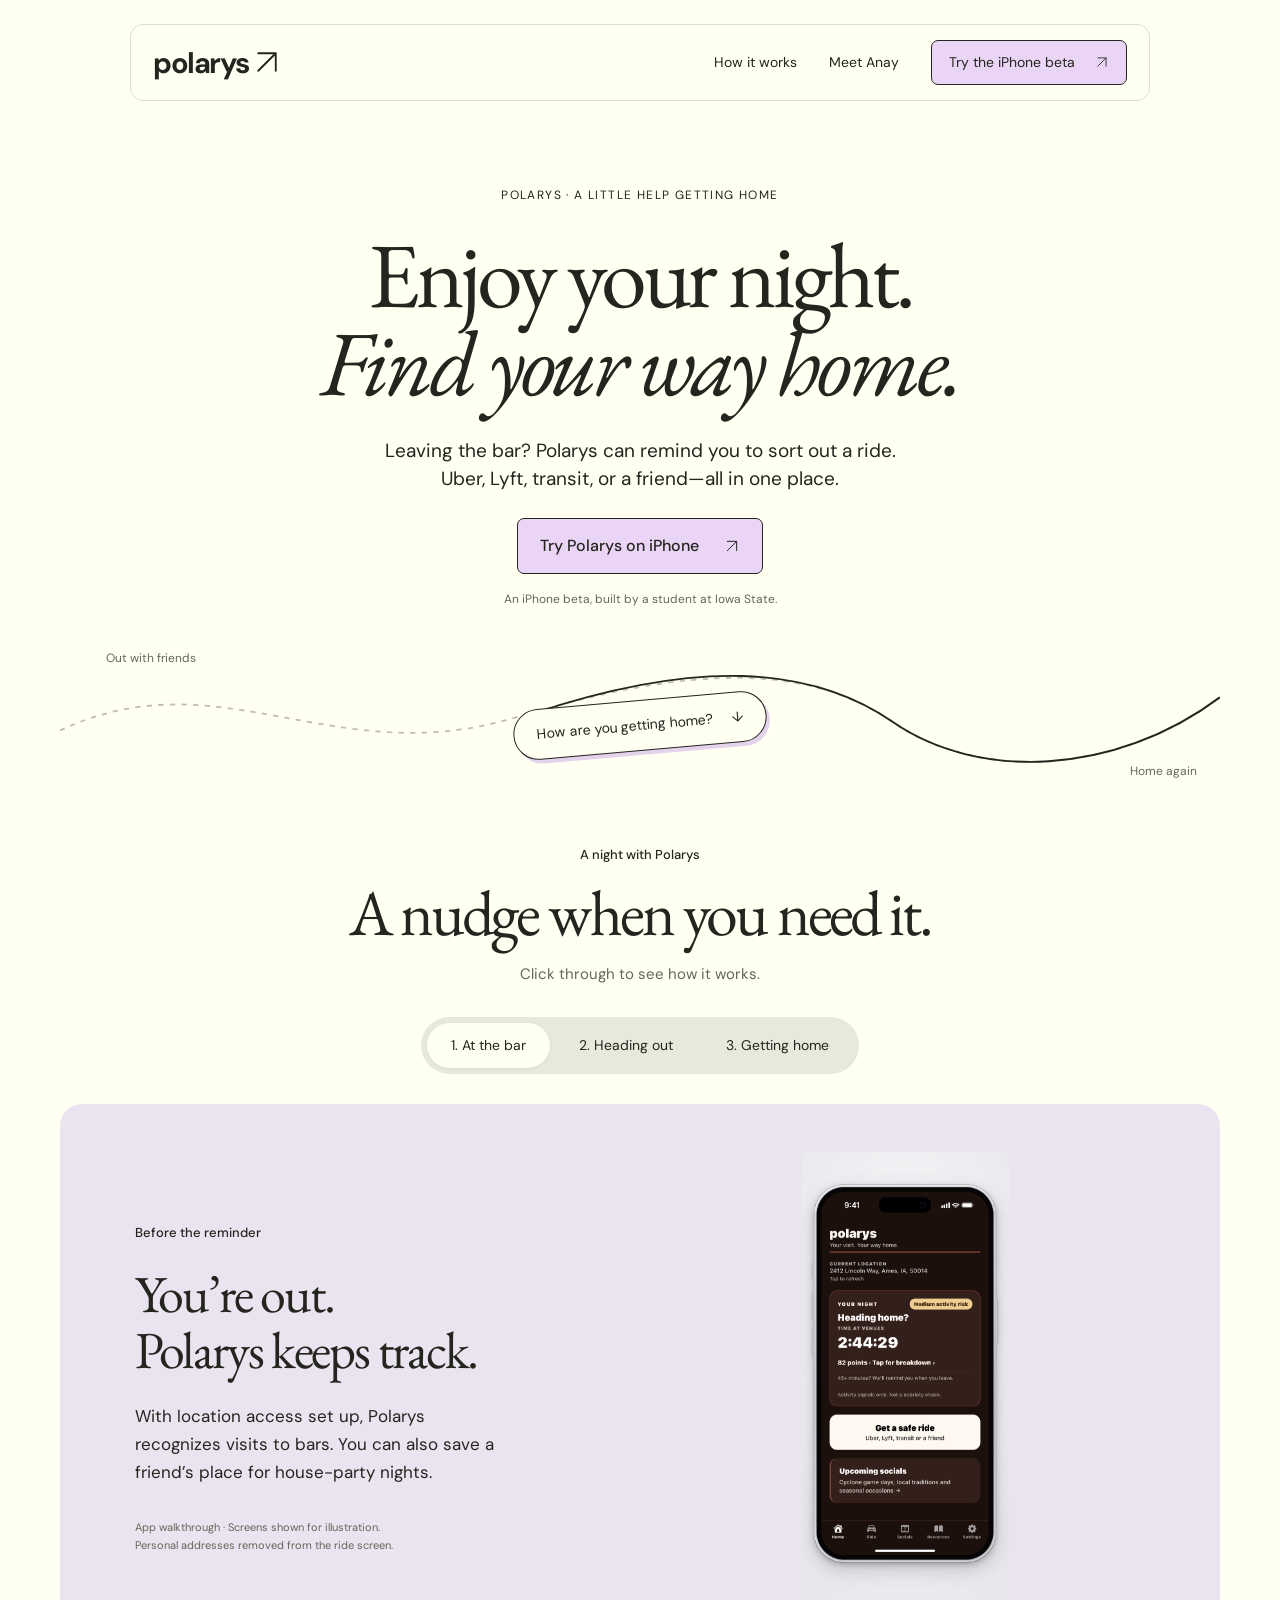
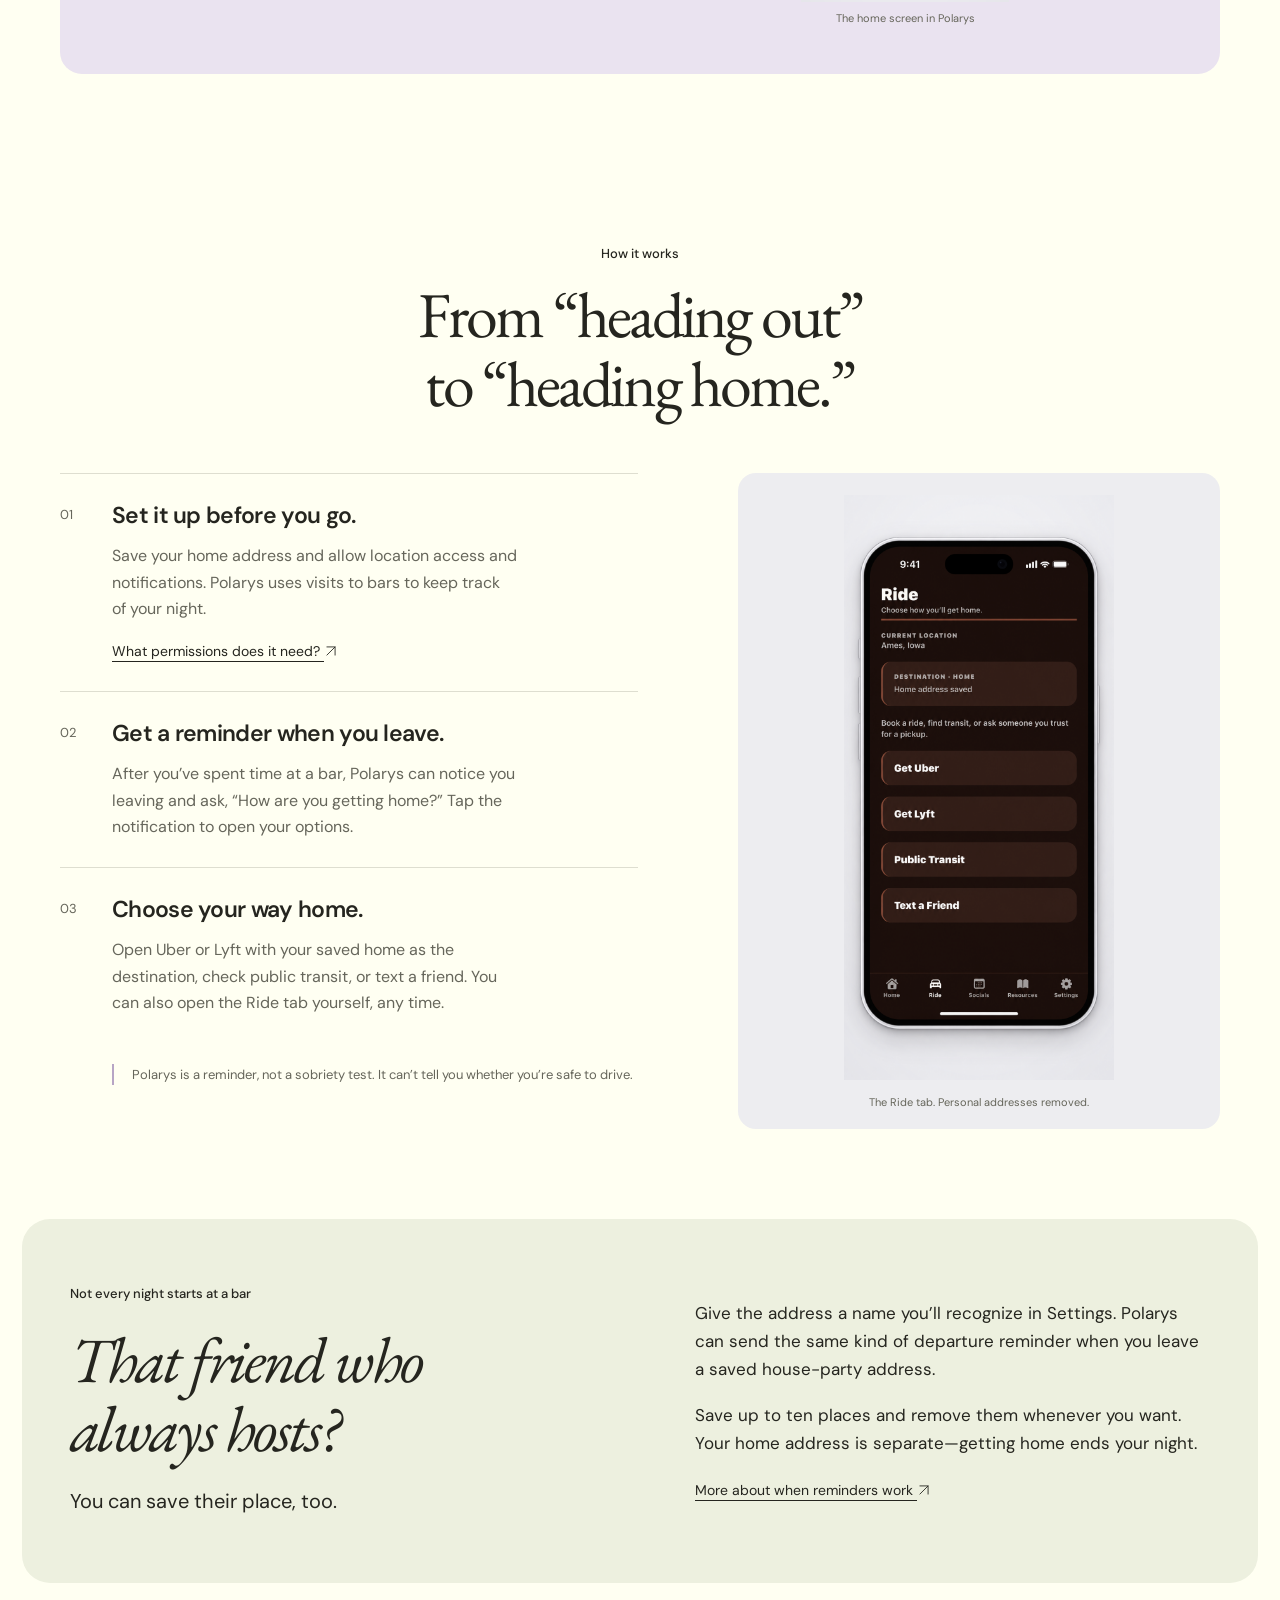
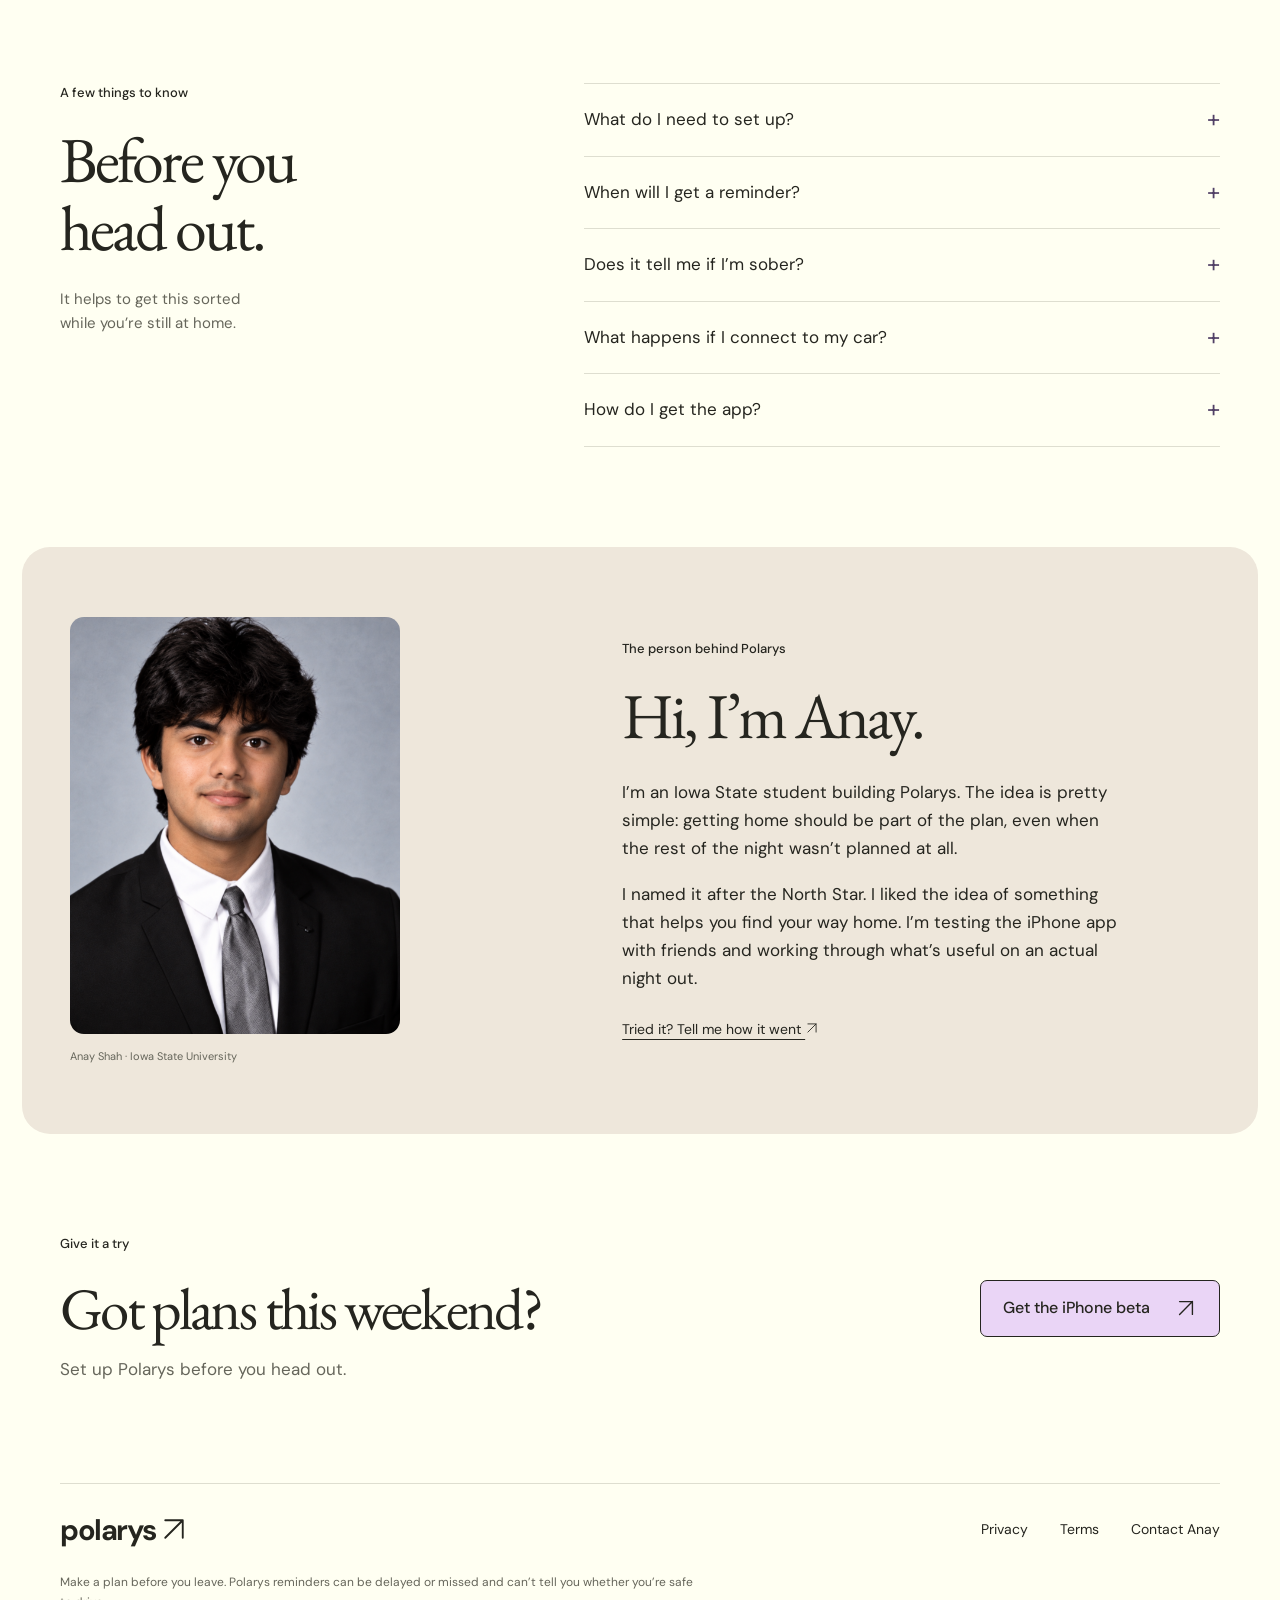
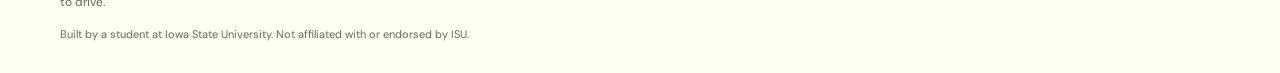
==== index.html @ bebde1a0 "Use editorial typography and interactive Polarys walkthrough" ====
<!doctype html>
<html lang="en">
  <head>
    <meta charset="utf-8" />
    <meta name="viewport" content="width=device-width, initial-scale=1" />
    <title>Polarys — A night out. A way home.</title>
    <meta
      name="description"
      content="Leaving the bar? Polarys can remind you to find a ride home. An iPhone app built by an Iowa State student, now on TestFlight."
    />
    <meta name="theme-color" content="#edf2f4" />
    <link rel="icon" href="assets/polarys-icon.png" />
    <link rel="stylesheet" href="site.css" />
    <script src="site.js" defer></script>
  </head>
  <body>
    <a class="skip" href="#main">Skip to content</a>
    <header class="masthead wrap">
      <a class="wordmark" href="index.html" aria-label="Polarys home"
        >polarys<span aria-hidden="true"
          ><svg
            class="arrow-icon"
            style="--rotation: 0deg"
            viewBox="0 0 24 24"
            aria-hidden="true"
          >
            <path d="M5 19 19 5M5 5h14v14" /></svg></span
      ></a>
      <nav aria-label="Main navigation">
        <a href="#how-it-works">How it works</a><a href="#about">Meet Anay</a
        ><a
          class="nav-download"
          href="https://testflight.apple.com/join/4NbjhRds"
          >Try the iPhone beta
          <span aria-hidden="true"
            ><svg
              class="arrow-icon"
              style="--rotation: 0deg"
              viewBox="0 0 24 24"
              aria-hidden="true"
            >
              <path d="M5 19 19 5M5 5h14v14" /></svg></span
        ></a>
      </nav>
    </header>
    <main id="main">
      <section class="hero wrap" aria-labelledby="hero-title">
        <p class="byline">POLARYS · A LITTLE HELP GETTING HOME</p>
        <h1 id="hero-title">
          Enjoy your night.<br /><em>Find your way home.</em>
        </h1>
        <p class="intro">
          Leaving the bar? Polarys can remind you to sort out a ride.<br
            class="desktop-break"
          />
          Uber, Lyft, transit, or a friend—all in one place.
        </p>
        <a class="button" href="https://testflight.apple.com/join/4NbjhRds"
          >Try Polarys on iPhone
          <svg class="arrow-icon" viewBox="0 0 24 24" aria-hidden="true">
            <path d="M5 19 19 5M5 5h14v14" /></svg
        ></a>
        <p class="download-note">
          An iPhone beta, built by a student at Iowa State.
        </p>
        <div class="night-route" aria-label="From a night out to a ride home">
          <span class="route-start">Out with friends</span
          ><svg
            viewBox="0 0 1100 180"
            preserveAspectRatio="none"
            aria-hidden="true"
          >
            <path
              class="route-dashed"
              d="M0 105C150 15 260 155 430 90S710 25 790 95S1000 160 1100 65"
            />
            <path
              class="route-solid"
              d="M450 84C600 21 710 25 790 95S1000 160 1100 65"
            /></svg
          ><a class="route-reminder" href="#demo"
            >How are you getting home? <span aria-hidden="true">↓</span></a
          ><span class="route-end">Home again</span>
        </div>
      </section>
      <section class="demo-section wrap" id="demo" aria-labelledby="demo-title">
        <div class="demo-intro">
          <p class="section-label">A night with Polarys</p>
          <h2 id="demo-title">A nudge when you need it.</h2>
          <p>Click through to see how it works.</p>
        </div>
        <div
          class="demo-controls"
          role="group"
          aria-label="Choose a step in the app walkthrough"
        >
          <button type="button" data-demo="bar" aria-pressed="true">
            1. At the bar</button
          ><button type="button" data-demo="leave" aria-pressed="false">
            2. Heading out</button
          ><button type="button" data-demo="ride" aria-pressed="false">
            3. Getting home
          </button>
        </div>
        <div class="demo-stage">
          <div class="demo-copy" aria-live="polite">
            <p class="section-label" id="demo-label">Before the reminder</p>
            <h3 id="demo-heading">You’re out.<br />Polarys keeps track.</h3>
            <p id="demo-description">
              With location access set up, Polarys recognizes visits to bars.
              You can also save a friend’s place for house-party nights.
            </p>
            <p class="demo-note">
              App walkthrough · Screens shown for illustration.<br />Personal
              addresses removed from the ride screen.
            </p>
          </div>
          <figure class="demo-phone">
            <img
              id="demo-image"
              src="assets/home.png"
              alt="Polarys home screen showing time spent at a venue and the ride button"
              width="1290"
              height="2796"
            />
            <figcaption id="demo-caption">
              The home screen in Polarys
            </figcaption>
          </figure>
        </div>
      </section>
      <section
        class="walkthrough wrap section"
        id="how-it-works"
        aria-labelledby="walkthrough-title"
      >
        <div class="section-top">
          <p class="section-label">How it works</p>
          <h2 id="walkthrough-title">
            From “heading out”<br />to “heading home.”
          </h2>
        </div>
        <div class="walkthrough-grid">
          <div class="steps">
            <article class="step">
              <span class="step-number">01</span>
              <div>
                <h3>Set it up before you go.</h3>
                <p>
                  Save your home address and allow location access and
                  notifications. Polarys uses visits to bars to keep track of
                  your night.
                </p>
                <a class="inline-link" href="#setup"
                  >What permissions does it need?
                  <svg
                    class="arrow-icon"
                    style="--rotation: 0deg"
                    viewBox="0 0 24 24"
                    aria-hidden="true"
                  >
                    <path d="M5 19 19 5M5 5h14v14" /></svg
                ></a>
              </div>
            </article>
            <article class="step">
              <span class="step-number">02</span>
              <div>
                <h3>Get a reminder when you leave.</h3>
                <p>
                  After you’ve spent time at a bar, Polarys can notice you
                  leaving and ask, “How are you getting home?” Tap the
                  notification to open your options.
                </p>
              </div>
            </article>
            <article class="step">
              <span class="step-number">03</span>
              <div>
                <h3>Choose your way home.</h3>
                <p>
                  Open Uber or Lyft with your saved home as the destination,
                  check public transit, or text a friend. You can also open the
                  Ride tab yourself, any time.
                </p>
              </div>
            </article>
            <p class="plain-note">
              Polarys is a reminder, not a sobriety test. It can’t tell you
              whether you’re safe to drive.
            </p>
          </div>
          <figure class="ride-preview">
            <img
              src="assets/ride.png"
              alt="The Polarys Ride screen, with options for Uber, Lyft, public transit, and texting a friend"
              width="852"
              height="1846"
              loading="lazy"
            />
            <figcaption>The Ride tab. Personal addresses removed.</figcaption>
          </figure>
        </div>
      </section>
      <section
        class="places-section"
        id="saved-places"
        aria-labelledby="places-title"
      >
        <div class="wrap places-grid">
          <div>
            <p class="section-label">Not every night starts at a bar</p>
            <h2 id="places-title">That friend who<br />always hosts?</h2>
            <p class="section-intro">You can save their place, too.</p>
          </div>
          <div class="places-copy">
            <p>
              Give the address a name you’ll recognize in Settings. Polarys can
              send the same kind of departure reminder when you leave a saved
              house-party address.
            </p>
            <p>
              Save up to ten places and remove them whenever you want. Your home
              address is separate—getting home ends your night.
            </p>
            <a class="inline-link" href="#reminders"
              >More about when reminders work
              <svg
                class="arrow-icon"
                style="--rotation: 0deg"
                viewBox="0 0 24 24"
                aria-hidden="true"
              >
                <path d="M5 19 19 5M5 5h14v14" /></svg
            ></a>
          </div>
        </div>
      </section>
      <section class="section wrap questions" aria-labelledby="questions-title">
        <div>
          <p class="section-label">A few things to know</p>
          <h2 id="questions-title">Before you<br />head out.</h2>
          <p>
            It helps to get this sorted<br />
            while you’re still at home.
          </p>
        </div>
        <div class="faq-list">
          <details id="setup">
            <summary>
              What do I need to set up?<span aria-hidden="true">+</span>
            </summary>
            <div class="answer">
              <p>
                Save your home address in Settings, then allow Always location
                access, Precise Location, and notifications. Add any friends’
                places you want Polarys to recognize.
              </p>
              <p>
                Location access helps the app recognize visits and departures.
                Notifications let it send the ride reminder. You can manage
                permissions in your iPhone’s Settings.
              </p>
              <a href="privacy.html"
                >Read the privacy policy
                <svg
                  class="arrow-icon"
                  style="--rotation: 0deg"
                  viewBox="0 0 24 24"
                  aria-hidden="true"
                >
                  <path d="M5 19 19 5M5 5h14v14" /></svg
              ></a>
            </div>
          </details>
          <details id="reminders">
            <summary>
              When will I get a reminder?<span aria-hidden="true">+</span>
            </summary>
            <div class="answer">
              <p>
                Polarys looks for visits to bars and saved party addresses
                between 9 in the evening and 5 in the morning, in your local
                time. After at least 45 minutes at these places, detecting your
                departure can trigger a reminder.
              </p>
              <p>
                Reminders depend on your permissions, GPS, and iOS. They can
                arrive late or fail to arrive. Make a plan before you leave, and
                open the Ride tab whenever you need it.
              </p>
            </div>
          </details>
          <details>
            <summary>
              Does it tell me if I’m sober?<span aria-hidden="true">+</span>
            </summary>
            <div class="answer">
              <p>
                No. The activity level on the home screen is based on venue time
                and a qualifying connection to a saved car. It does not measure
                alcohol or tell you whether you can drive.
              </p>
              <p>
                If you say you were planning to drive, the app asks how much
                you’ve had to drink. Your answer isn’t saved, and every answer
                leads to ride options.
              </p>
            </div>
          </details>
          <details>
            <summary>
              What happens if I connect to my car?<span aria-hidden="true"
                >+</span
              >
            </summary>
            <div class="answer">
              <p>
                You can save your car’s Bluetooth connection in Settings. After
                time at a bar, a connection to that car can prompt Polarys to
                encourage another way home.
              </p>
              <p>
                Keep Polarys open or use the car Shortcut setup in Settings for
                detection. This is another reminder to consider a ride, not a
                way to measure sobriety.
              </p>
            </div>
          </details>
          <details>
            <summary>
              How do I get the app?<span aria-hidden="true">+</span>
            </summary>
            <div class="answer">
              <p>
                Polarys is currently an iPhone beta. Open the beta link on your
                iPhone, install Apple’s TestFlight if prompted, then accept the
                invitation to install Polarys.
              </p>
              <a href="https://testflight.apple.com/join/4NbjhRds"
                >Open the TestFlight invitation
                <svg
                  class="arrow-icon"
                  style="--rotation: 0deg"
                  viewBox="0 0 24 24"
                  aria-hidden="true"
                >
                  <path d="M5 19 19 5M5 5h14v14" /></svg
              ></a>
            </div>
          </details>
        </div>
      </section>
      <section class="about-section" id="about" aria-labelledby="about-title">
        <div class="wrap about-grid">
          <figure class="founder-photo">
            <img
              src="assets/anay-portrait.png"
              alt="Anay Shah, the student building Polarys"
              width="1116"
              height="1410"
              loading="lazy"
            />
            <figcaption>Anay Shah · Iowa State University</figcaption>
          </figure>
          <div class="about-copy">
            <p class="section-label">The person behind Polarys</p>
            <h2 id="about-title">Hi, I’m Anay.</h2>
            <p>
              I’m an Iowa State student building Polarys. The idea is pretty
              simple: getting home should be part of the plan, even when the
              rest of the night wasn’t planned at all.
            </p>
            <p>
              I named it after the North Star. I liked the idea of something
              that helps you find your way home. I’m testing the iPhone app with
              friends and working through what’s useful on an actual night out.
            </p>
            <a class="inline-link" href="mailto:hello@polarys.app"
              >Tried it? Tell me how it went
              <svg
                class="arrow-icon"
                style="--rotation: 0deg"
                viewBox="0 0 24 24"
                aria-hidden="true"
              >
                <path d="M5 19 19 5M5 5h14v14" /></svg
            ></a>
          </div>
        </div>
      </section>
      <section class="wrap closing section" aria-labelledby="closing-title">
        <div>
          <p class="section-label">Give it a try</p>
          <h2 id="closing-title">Got plans this weekend?</h2>
          <p>Set up Polarys before you head out.</p>
        </div>
        <a class="button" href="https://testflight.apple.com/join/4NbjhRds"
          >Get the iPhone beta
          <span aria-hidden="true"
            ><svg
              class="arrow-icon"
              style="--rotation: 0deg"
              viewBox="0 0 24 24"
              aria-hidden="true"
            >
              <path d="M5 19 19 5M5 5h14v14" /></svg></span
        ></a>
      </section>
    </main>
    <footer class="wrap">
      <div class="footer-top">
        <a class="wordmark" href="index.html"
          >polarys<span aria-hidden="true"
            ><svg
              class="arrow-icon"
              style="--rotation: 0deg"
              viewBox="0 0 24 24"
              aria-hidden="true"
            >
              <path d="M5 19 19 5M5 5h14v14" /></svg></span
        ></a>
        <nav aria-label="Footer">
          <a href="privacy.html">Privacy</a><a href="terms.html">Terms</a
          ><a href="mailto:hello@polarys.app">Contact Anay</a>
        </nav>
      </div>
      <p>
        Make a plan before you leave. Polarys reminders can be delayed or missed
        and can’t tell you whether you’re safe to drive.
      </p>
      <p class="affiliation">
        Built by a student at Iowa State University. Not affiliated with or
        endorsed by ISU.
      </p>
    </footer>
  </body>
</html>
---- site.css ----
@font-face {
  font-family: "EB Garamond";
  font-style: italic;
  font-weight: 400;
  font-display: swap;
  src: url(assets/fonts/garamond-0.ttf) format("truetype");
}
@font-face {
  font-family: "EB Garamond";
  font-style: normal;
  font-weight: 400;
  font-display: swap;
  src: url(assets/fonts/garamond-1.ttf) format("truetype");
}

@font-face {
  font-family: "Barlow Condensed";
  font-style: normal;
  font-weight: 600;
  font-display: swap;
  src: url(assets/fonts/barlow-condensed-600.ttf) format("truetype");
}
@font-face {
  font-family: "Barlow Condensed";
  font-style: normal;
  font-weight: 700;
  font-display: swap;
  src: url(assets/fonts/barlow-condensed-700.ttf) format("truetype");
}
@font-face {
  font-family: "DM Sans";
  font-style: normal;
  font-weight: 400;
  font-display: swap;
  src: url(assets/fonts/dm-sans-400.ttf) format("truetype");
}
@font-face {
  font-family: "DM Sans";
  font-style: normal;
  font-weight: 500;
  font-display: swap;
  src: url(assets/fonts/dm-sans-500.ttf) format("truetype");
}
@font-face {
  font-family: "DM Sans";
  font-style: normal;
  font-weight: 600;
  font-display: swap;
  src: url(assets/fonts/dm-sans-600.ttf) format("truetype");
}
@font-face {
  font-family: "DM Sans";
  font-style: normal;
  font-weight: 700;
  font-display: swap;
  src: url(assets/fonts/dm-sans-700.ttf) format("truetype");
}

:root {
  --paper: #edf2f4;
  --ink: #172d43;
  --blue: #254bd8;
  --muted: #4c6073;
  --line: #c4ced5;
  --body: "DM Sans", Arial, sans-serif;
  --heading: "Barlow Condensed", "Arial Narrow", Arial, sans-serif;
}
* {
  box-sizing: border-box;
}
html {
  scroll-behavior: smooth;
  scroll-padding-top: 28px;
}
body {
  margin: 0;
  background: var(--paper);
  color: var(--ink);
  font-family: var(--body);
  font-size: 17px;
  line-height: 1.65;
}
img {
  display: block;
  max-width: 100%;
  height: auto;
}
a {
  color: inherit;
  text-underline-offset: 5px;
}
a,
summary {
  -webkit-tap-highlight-color: transparent;
}
a:focus-visible,
summary:focus-visible {
  outline: 3px solid var(--blue);
  outline-offset: 6px;
}
.skip {
  position: absolute;
  top: -100px;
  left: 20px;
  padding: 12px;
  background: var(--ink);
  color: white;
  z-index: 10;
}
.skip:focus {
  top: 10px;
}
.wrap {
  width: min(1160px, calc(100% - 96px));
  margin-inline: auto;
}
h1,
h2,
h3,
p,
figure {
  margin: 0;
}
h1,
h2 {
  font-family: var(--heading);
  font-weight: 600;
  line-height: 0.98;
  letter-spacing: -0.025em;
}
h2 {
  font-size: clamp(44px, 5.1vw, 68px);
}
h3 {
  font-size: 23px;
  line-height: 1.3;
  font-weight: 600;
  letter-spacing: -0.03em;
}
.masthead {
  display: flex;
  align-items: center;
  justify-content: space-between;
  padding-block: 24px;
  border-bottom: 1px solid var(--line);
  gap: 24px;
}
.wordmark {
  font-size: 33px;
  font-weight: 700;
  letter-spacing: -2px;
  text-decoration: none;
  line-height: 1;
}
.wordmark span {
  color: var(--blue);
  padding-left: 3px;
  font-size: 30px;
}
.masthead nav,
footer nav {
  display: flex;
  gap: 32px;
  align-items: center;
  font-size: 14px;
}
.masthead nav a,
footer nav a {
  text-decoration: none;
}
.masthead nav a:hover,
footer nav a:hover {
  text-decoration: underline;
}
.nav-download {
  border-bottom: 1px solid var(--ink);
  padding-bottom: 4px;
}
.nav-download span {
  margin-left: 16px;
}
.hero {
  display: grid;
  grid-template-columns: 1.16fr 1fr;
  gap: 76px;
  align-items: center;
  padding-block: 55px 65px;
}
.byline {
  font-size: 13px;
  max-width: 330px;
  margin-bottom: 28px;
}
.hero h1 {
  font-size: clamp(78px, 8.8vw, 120px);
  letter-spacing: -0.025em;
}
.home-word {
  position: relative;
  white-space: nowrap;
  color: var(--blue);
}
.home-word svg {
  position: absolute;
  left: 0;
  bottom: -8px;
  width: 100%;
  height: 14px;
  fill: none;
  stroke: var(--blue);
  stroke-width: 2;
  stroke-linecap: round;
}
.intro {
  max-width: 420px;
  font-size: 19px;
  line-height: 1.65;
  margin-block: 32px 27px;
}
.button {
  display: inline-flex;
  align-items: center;
  justify-content: space-between;
  gap: 32px;
  background: var(--blue);
  color: white;
  text-decoration: none;
  font-size: 16px;
  font-weight: 600;
  padding: 17px 23px;
  border-radius: 3px;
  transition: background 0.15s;
}
.button:hover {
  background: #1838ad;
}
.button span {
  font-size: 22px;
  line-height: 1;
}
.download-note {
  font-size: 12px;
  color: var(--muted);
  margin-top: 12px;
}
.text-link {
  display: inline-flex;
  gap: 28px;
  margin-top: 32px;
  font-size: 14px;
  text-decoration: none;
  border-bottom: 1px solid var(--line);
  padding-bottom: 4px;
}
.hero-preview {
  background: #dbe4f1;
  padding: 20px 28px 16px;
  align-self: stretch;
  display: flex;
  flex-direction: column;
  align-items: center;
  justify-content: center;
}
.preview-heading {
  width: 100%;
  display: flex;
  justify-content: space-between;
  font-size: 13px;
  margin-bottom: 16px;
}
.preview-heading span:last-child {
  font-size: 25px;
  line-height: 1;
}
.lockscreen {
  width: 227px;
  border: 5px solid var(--ink);
  border-radius: 29px;
}
figcaption {
  font-size: 11px;
  color: var(--muted);
  line-height: 1.5;
  margin-top: 14px;
}
.journey-strip {
  background: var(--blue);
  color: white;
}
.journey {
  display: flex;
  justify-content: space-between;
  align-items: center;
  gap: 20px;
  padding-block: 24px;
  font-size: 16px;
}
.journey-arrow {
  font-size: 26px;
}
.section {
  padding-block: 90px;
}
.section-top {
  display: grid;
  grid-template-columns: 1fr 2fr;
  align-items: start;
  gap: 30px;
  margin-bottom: 55px;
}
.section-label {
  font-size: 13px;
  font-weight: 500;
  line-height: 1.5;
  margin-bottom: 23px;
}
.section-top .section-label {
  padding-top: 9px;
}
.walkthrough-grid {
  display: grid;
  grid-template-columns: 1.2fr 1fr;
  gap: 110px;
  align-items: start;
}
.step {
  display: grid;
  grid-template-columns: 35px 1fr;
  gap: 17px;
  border-top: 1px solid var(--line);
  padding-block: 27px;
}
.step-number {
  font-size: 13px;
  color: var(--blue);
  padding-top: 3px;
}
.step p {
  color: var(--muted);
  font-size: 16px;
  margin-top: 12px;
  max-width: 405px;
}
.inline-link {
  font-size: 14px;
  display: inline-block;
  margin-top: 18px;
}
.plain-note {
  font-size: 13px;
  border-left: 2px solid var(--blue);
  padding-left: 18px;
  margin: 20px 0 0 52px;
  color: var(--muted);
}
.ride-preview {
  background: #ededf0;
  padding: 22px 36px 18px;
  display: flex;
  flex-direction: column;
  align-items: center;
}
.ride-preview img {
  width: 270px;
}
.places-section {
  background: #dce6e7;
  padding-block: 65px;
}
.places-grid {
  display: grid;
  grid-template-columns: 1fr 1fr;
  gap: 110px;
  align-items: center;
}
.section-intro {
  margin-top: 22px;
  font-size: 20px;
}
.places-copy p {
  margin-bottom: 18px;
}
.places-copy .inline-link {
  margin-top: 0;
}
.questions {
  display: grid;
  grid-template-columns: 1fr 1.5fr;
  gap: 100px;
}
.questions > div > p:last-child {
  color: var(--muted);
  margin-top: 24px;
  font-size: 15px;
}
.faq-list {
  border-top: 1px solid var(--line);
}
details {
  border-bottom: 1px solid var(--line);
  scroll-margin-top: 35px;
}
summary {
  cursor: pointer;
  display: flex;
  justify-content: space-between;
  gap: 20px;
  list-style: none;
  font-size: 17px;
  font-weight: 500;
  padding-block: 23px;
  line-height: 1.5;
}
summary::-webkit-details-marker {
  display: none;
}
summary > span {
  font-size: 24px;
  font-weight: 400;
  line-height: 1;
  color: var(--blue);
}
details[open] summary > span {
  transform: rotate(45deg);
}
.answer {
  font-size: 15px;
  color: var(--muted);
  padding: 0 35px 25px 0;
}
.answer p + p {
  margin-top: 16px;
}
.answer a {
  display: inline-block;
  margin-top: 16px;
  color: var(--blue);
}
.about-section {
  background: #e2e8ee;
  padding-block: 70px;
}
.about-grid {
  display: grid;
  grid-template-columns: 1fr 1.3fr;
  gap: 100px;
  align-items: center;
}
.founder-photo {
  max-width: 330px;
}
.founder-photo img {
  width: 100%;
}
.about-copy {
  max-width: 505px;
}
.about-copy h2 {
  margin-bottom: 28px;
}
.about-copy > p:not(.section-label) {
  margin-top: 18px;
  font-size: 17px;
}
.about-copy .inline-link {
  margin-top: 25px;
}
.closing {
  display: flex;
  align-items: center;
  justify-content: space-between;
  gap: 40px;
}
.closing h2 {
  font-size: clamp(44px, 4.6vw, 60px);
}
.closing p:last-child {
  margin-top: 15px;
  color: var(--muted);
}
footer {
  border-top: 1px solid var(--line);
  padding-block: 30px;
}
.footer-top {
  display: flex;
  align-items: center;
  justify-content: space-between;
  gap: 25px;
  margin-bottom: 28px;
}
footer > p {
  max-width: 640px;
  font-size: 12px;
  color: var(--muted);
}
footer .affiliation {
  margin-top: 12px;
  font-size: 11px;
}
/* Shared navigation and readable document layout for the legal pages. */
.site-nav {
  border-bottom: 1px solid var(--line);
}
.nav-inner {
  width: min(1160px, calc(100% - 96px));
  margin: auto;
  padding-block: 24px;
  display: flex;
  justify-content: space-between;
  gap: 24px;
  align-items: center;
}
.logo {
  font-size: 29px;
  font-weight: 700;
  letter-spacing: -1.5px;
  text-decoration: none;
}
.logo span {
  color: var(--blue);
}
.nav-links {
  display: flex;
  gap: 25px;
  font-size: 14px;
}
.nav-links a,
.nav-cta {
  text-decoration: none;
}
.nav-cta {
  background: var(--blue);
  color: white;
  padding: 9px 16px;
  font-size: 14px;
  border-radius: 3px;
}
.nav-status {
  display: none;
}
.legal-hero {
  max-width: 760px;
  margin: 65px auto 35px;
}
.legal-hero h1 {
  font-size: 68px;
  margin-block: 16px;
}
.eyebrow,
.legal-updated {
  font-size: 13px;
  color: var(--muted);
}
.legal-body {
  max-width: 760px;
  padding-bottom: 60px;
}
.legal-body h2 {
  font-family: var(--body);
  font-size: 23px;
  line-height: 1.4;
  margin: 35px 0 15px;
  letter-spacing: -0.02em;
}
.legal-body p,
.legal-body ul {
  font-size: 16px;
  margin-bottom: 18px;
}
.legal-body li {
  margin-bottom: 9px;
}
.legal-body .muted {
  color: var(--muted);
}
.callout {
  border-left: 2px solid var(--blue);
  padding: 15px 22px;
  background: #e2e8ee;
}
.footer-inner {
  display: flex;
  gap: 24px;
  justify-content: space-between;
  flex-wrap: wrap;
  font-size: 12px;
  color: var(--muted);
}
.footer-links {
  display: flex;
  gap: 24px;
}
.footer-note {
  max-width: 500px;
}
@media (min-width: 1500px) {
  .hero {
    padding-block: 70px;
  }
  .lockscreen {
    width: 245px;
  }
}
@media (max-width: 1000px) {
  .wrap,
  .nav-inner {
    width: calc(100% - 56px);
  }
  .hero {
    gap: 38px;
  }
  .hero h1 {
    font-size: clamp(76px, 10vw, 100px);
  }
  .byline {
    max-width: 250px;
  }
  .hero-preview {
    padding-inline: 20px;
  }
  .preview-heading {
    font-size: 11px;
  }
  .walkthrough-grid,
  .places-grid {
    gap: 50px;
  }
  .questions,
  .about-grid {
    gap: 50px;
  }
  .section {
    padding-block: 70px;
  }
  .nav-links {
    gap: 15px;
  }
}
@media (max-width: 700px) {
  .wrap,
  .nav-inner {
    width: calc(100% - 40px);
  }
  .masthead {
    padding-block: 20px;
  }
  .wordmark {
    font-size: 29px;
  }
  .masthead nav {
    gap: 15px;
    font-size: 12px;
  }
  .masthead nav > a:not(.nav-download) {
    display: none;
  }
  .nav-download span {
    margin-left: 8px;
  }
  .hero {
    grid-template-columns: 1fr;
    gap: 36px;
    padding-block: 36px 40px;
  }
  .hero h1 {
    font-size: clamp(68px, 16vw, 102px);
  }
  .byline {
    max-width: 100%;
    font-size: 12px;
    margin-bottom: 23px;
  }
  .intro {
    font-size: 18px;
    margin-top: 28px;
    max-width: 440px;
  }
  .hero-preview {
    padding: 20px 25px;
  }
  .preview-heading {
    font-size: 13px;
    max-width: 300px;
  }
  .lockscreen {
    width: 215px;
  }
  .text-link {
    margin-top: 24px;
  }
  .journey {
    align-items: flex-start;
    gap: 10px;
    font-size: 13px;
    line-height: 1.45;
    padding-block: 20px;
  }
  .journey > span:not(.journey-arrow) {
    flex: 1;
  }
  .journey-arrow {
    font-size: 19px;
  }
  .section {
    padding-block: 55px;
  }
  .section-top {
    display: block;
    margin-bottom: 32px;
  }
  .section-top .section-label {
    padding-top: 0;
  }
  h2 {
    font-size: 48px;
  }
  .walkthrough-grid {
    grid-template-columns: 1fr;
    gap: 35px;
  }
  .step {
    gap: 12px;
    grid-template-columns: 28px 1fr;
    padding-block: 23px;
  }
  h3 {
    font-size: 21px;
  }
  .plain-note {
    margin-left: 40px;
  }
  .ride-preview {
    max-width: 420px;
    width: 100%;
    margin: auto;
  }
  .ride-preview img {
    width: 245px;
  }
  .places-section {
    padding-block: 48px;
  }
  .places-grid {
    grid-template-columns: 1fr;
    gap: 30px;
  }
  .places-copy {
    font-size: 16px;
  }
  .questions {
    grid-template-columns: 1fr;
    gap: 32px;
  }
  .questions > div > p:last-child br {
    display: none;
  }
  summary {
    font-size: 16px;
    padding-block: 21px;
  }
  .about-section {
    padding-block: 48px;
  }
  .about-grid {
    grid-template-columns: 1fr;
    gap: 35px;
  }
  .founder-photo {
    max-width: 260px;
  }
  .about-copy > p:not(.section-label) {
    font-size: 16px;
  }
  .closing {
    flex-direction: column;
    align-items: flex-start;
    gap: 27px;
  }
  .closing h2 {
    font-size: 47px;
  }
  .footer-top {
    align-items: flex-start;
  }
  footer nav {
    gap: 16px;
    font-size: 12px;
  }
  .nav-links {
    display: none;
  }
  .legal-hero {
    margin-top: 45px;
  }
  .legal-hero h1 {
    font-size: 52px;
  }
  .legal-body h2 {
    font-size: 21px;
  }
  .footer-inner {
    font-size: 11px;
  }
}
@media (prefers-reduced-motion: reduce) {
  html {
    scroll-behavior: auto;
  }
  * {
    transition: none !important;
  }
}
.arrow-icon {
  width: 1em;
  height: 1em;
  display: inline-block;
  vertical-align: -0.12em;
  fill: none;
  stroke: currentColor;
  stroke-width: 1.5;
  stroke-linecap: round;
  stroke-linejoin: round;
  transform: rotate(var(--rotation, 0deg));
  flex-shrink: 0;
}
/* A quieter, editorial direction with a working product walkthrough. */
:root {
  --paper: #fffff2;
  --ink: #25251f;
  --blue: #514066;
  --muted: #66665b;
  --line: #deded0;
  --heading: "EB Garamond", Georgia, serif;
}
h1,
h2 {
  font-weight: 400;
  letter-spacing: -0.045em;
}
h2 {
  font-size: clamp(44px, 5vw, 66px);
  line-height: 1.07;
}
.masthead {
  max-width: 1020px;
  margin-top: 24px;
  padding: 15px 22px;
  border: 1px solid var(--line);
  border-radius: 13px;
}
.wordmark {
  font-size: 29px;
  letter-spacing: -1.5px;
}
.wordmark > span {
  color: var(--ink);
}
.nav-download {
  background: #ead5f6;
  border: 1px solid var(--ink);
  border-radius: 7px;
  padding: 10px 17px;
}
.hero {
  display: flex;
  flex-direction: column;
  text-align: center;
  gap: 0;
  padding: 85px 0 0;
  max-width: 1160px;
}
.byline {
  font-size: 12px;
  letter-spacing: 1.4px;
  max-width: none;
  margin: 0 0 24px;
}
.hero h1 {
  font-size: clamp(62px, 7.2vw, 100px);
  line-height: 0.96;
  letter-spacing: -0.045em;
}
.hero h1 em {
  font-weight: 400;
}
.intro {
  font-size: 19px;
  line-height: 1.5;
  max-width: 590px;
  margin: 30px auto 24px;
}
.button {
  background: #ead5f6;
  color: var(--ink);
  border: 1.5px solid var(--ink);
  border-radius: 7px;
  font-weight: 500;
  gap: 25px;
  padding: 14px 22px;
}
.button:hover {
  background: #dfc1ef;
}
.download-note {
  font-size: 12px;
  margin-top: 16px;
}
.night-route {
  height: 185px;
  position: relative;
  width: 100%;
  margin-top: 15px;
}
.night-route > svg {
  position: absolute;
  width: 100%;
  height: 150px;
  left: 0;
  top: 18px;
  fill: none;
  stroke-width: 2.2;
}
.route-dashed {
  stroke: #c1bfb0;
  stroke-dasharray: 5 6;
}
.route-solid {
  stroke: var(--ink);
}
.route-start,
.route-end {
  position: absolute;
  font-size: 12px;
  color: var(--muted);
}
.route-start {
  left: 4%;
  top: 24px;
}
.route-end {
  right: 2%;
  top: 137px;
}
.route-reminder {
  position: absolute;
  left: 50%;
  top: 75px;
  transform: translateX(-50%) rotate(-5deg);
  background: var(--paper);
  border: 1.5px solid var(--ink);
  border-radius: 35px;
  padding: 13px 22px;
  white-space: nowrap;
  font-size: 14px;
  text-decoration: none;
  box-shadow: 3px 4px 0 #e3d3ed;
}
.route-reminder span {
  margin-left: 15px;
}
.demo-section {
  padding: 35px 0 80px;
}
.demo-intro {
  text-align: center;
}
.demo-intro .section-label {
  margin-bottom: 14px;
}
.demo-intro > p:last-child {
  color: var(--muted);
  font-size: 15px;
  margin-top: 15px;
}
.demo-controls {
  display: flex;
  justify-content: center;
  gap: 5px;
  background: #e8e8dc;
  border-radius: 50px;
  padding: 6px;
  width: max-content;
  max-width: 100%;
  margin: 30px auto;
}
.demo-controls button {
  font: inherit;
  font-size: 14px;
  border: 0;
  border-radius: 50px;
  padding: 11px 24px;
  background: transparent;
  color: var(--ink);
  cursor: pointer;
}
.demo-controls button[aria-pressed="true"] {
  background: var(--paper);
  box-shadow: 0 1px 3px #0001;
}
.demo-controls button:focus-visible {
  outline: 2px solid var(--ink);
  outline-offset: 3px;
}
.demo-stage {
  display: grid;
  grid-template-columns: 1fr 1fr;
  align-items: center;
  gap: 50px;
  background: #eae3f0;
  border-radius: 22px;
  padding: 42px 75px;
  min-height: 570px;
}
.demo-copy h3 {
  font-family: var(--heading);
  font-size: 52px;
  font-weight: 400;
  line-height: 1.08;
  letter-spacing: -0.035em;
  margin-bottom: 24px;
}
.demo-copy > p:not(.section-label) {
  font-size: 17px;
  max-width: 370px;
}
.demo-copy .demo-note {
  font-size: 11px !important;
  color: var(--muted);
  margin-top: 32px;
}
.demo-phone {
  display: flex;
  flex-direction: column;
  align-items: center;
}
.demo-phone img {
  height: 450px;
  width: 230px;
  object-fit: contain;
}
.demo-phone figcaption {
  margin-top: 8px;
}
.demo-phone.is-lock img {
  width: 205px;
  border: 4px solid var(--ink);
  border-radius: 25px;
  object-fit: cover;
}
.section-top {
  display: block;
  text-align: center;
}
.section-top .section-label {
  padding-top: 0;
  margin-bottom: 18px;
}
.walkthrough-grid {
  gap: 100px;
}
.step-number {
  color: var(--muted);
}
.ride-preview {
  border-radius: 18px;
}
.places-section {
  background: #edf0df;
}
.questions {
  padding-block: 100px;
}
.places-grid h2 {
  font-style: italic;
}
.places-section,
.about-section {
  border-radius: 28px;
  margin-inline: 22px;
}
.about-section {
  background: #eee7db;
}
.founder-photo img {
  border-radius: 14px;
}
.closing {
  padding-block: 100px;
}
.closing .button {
  white-space: nowrap;
}
.demo-stage,
.places-section,
.about-section {
  color: var(--ink);
}
summary {
  font-weight: 400;
}
.plain-note {
  border-color: #b7a5c5;
}
.hero-preview,
.journey-strip {
  display: none;
}
@media (max-width: 1000px) {
  .hero h1 {
    font-size: 85px;
  }
  .demo-stage {
    padding-inline: 40px;
    gap: 30px;
  }
  .demo-copy h3 {
    font-size: 44px;
  }
  .walkthrough-grid {
    gap: 50px;
  }
}
@media (max-width: 700px) {
  .masthead {
    margin-top: 15px;
    padding: 13px 16px;
  }
  .hero {
    padding-top: 55px;
  }
  .byline {
    font-size: 10px;
    letter-spacing: 1px;
  }
  .hero h1 {
    font-size: clamp(49px, 10vw, 70px);
    line-height: 1.04;
  }
  .intro {
    font-size: 17px;
    margin-top: 23px;
    max-width: 340px;
  }
  .desktop-break {
    display: none;
  }
  .download-note {
    font-size: 11px;
  }
  .night-route {
    height: 155px;
    margin-top: 22px;
  }
  .night-route > svg {
    height: 130px;
  }
  .route-reminder {
    font-size: 12px;
    padding: 11px 14px;
    top: 65px;
  }
  .route-start {
    top: 14px;
    left: 0;
    font-size: 10px;
  }
  .route-end {
    top: 127px;
    right: 0;
    font-size: 10px;
  }
  .demo-section {
    padding: 25px 0 50px;
  }
  .demo-controls {
    width: 100%;
    gap: 0;
    padding: 5px;
  }
  .demo-controls button {
    font-size: 11px;
    flex: 1;
    padding: 10px 5px;
    white-space: nowrap;
  }
  .demo-stage {
    grid-template-columns: 1fr;
    padding: 30px 24px;
    gap: 25px;
    min-height: 0;
    border-radius: 16px;
  }
  .demo-copy h3 {
    font-size: 40px;
  }
  .demo-copy > p:not(.section-label) {
    font-size: 16px;
  }
  .demo-copy .demo-note {
    margin-top: 20px;
  }
  .demo-phone img {
    height: 410px;
    width: 210px;
  }
  .demo-phone.is-lock img {
    width: 188px;
  }
  .section-top {
    text-align: left;
  }
  .section-top h2 br {
    display: none;
  }
  h2 {
    font-size: 45px;
  }
  .questions {
    padding-block: 55px;
  }
  .places-section,
  .about-section {
    margin-inline: 10px;
    border-radius: 18px;
  }
  .places-section .wrap,
  .about-section .wrap {
    width: calc(100% - 40px);
  }
  .closing {
    padding-block: 60px;
  }
  .closing h2 {
    font-size: 45px;
  }
  .closing .button {
    white-space: normal;
  }
}
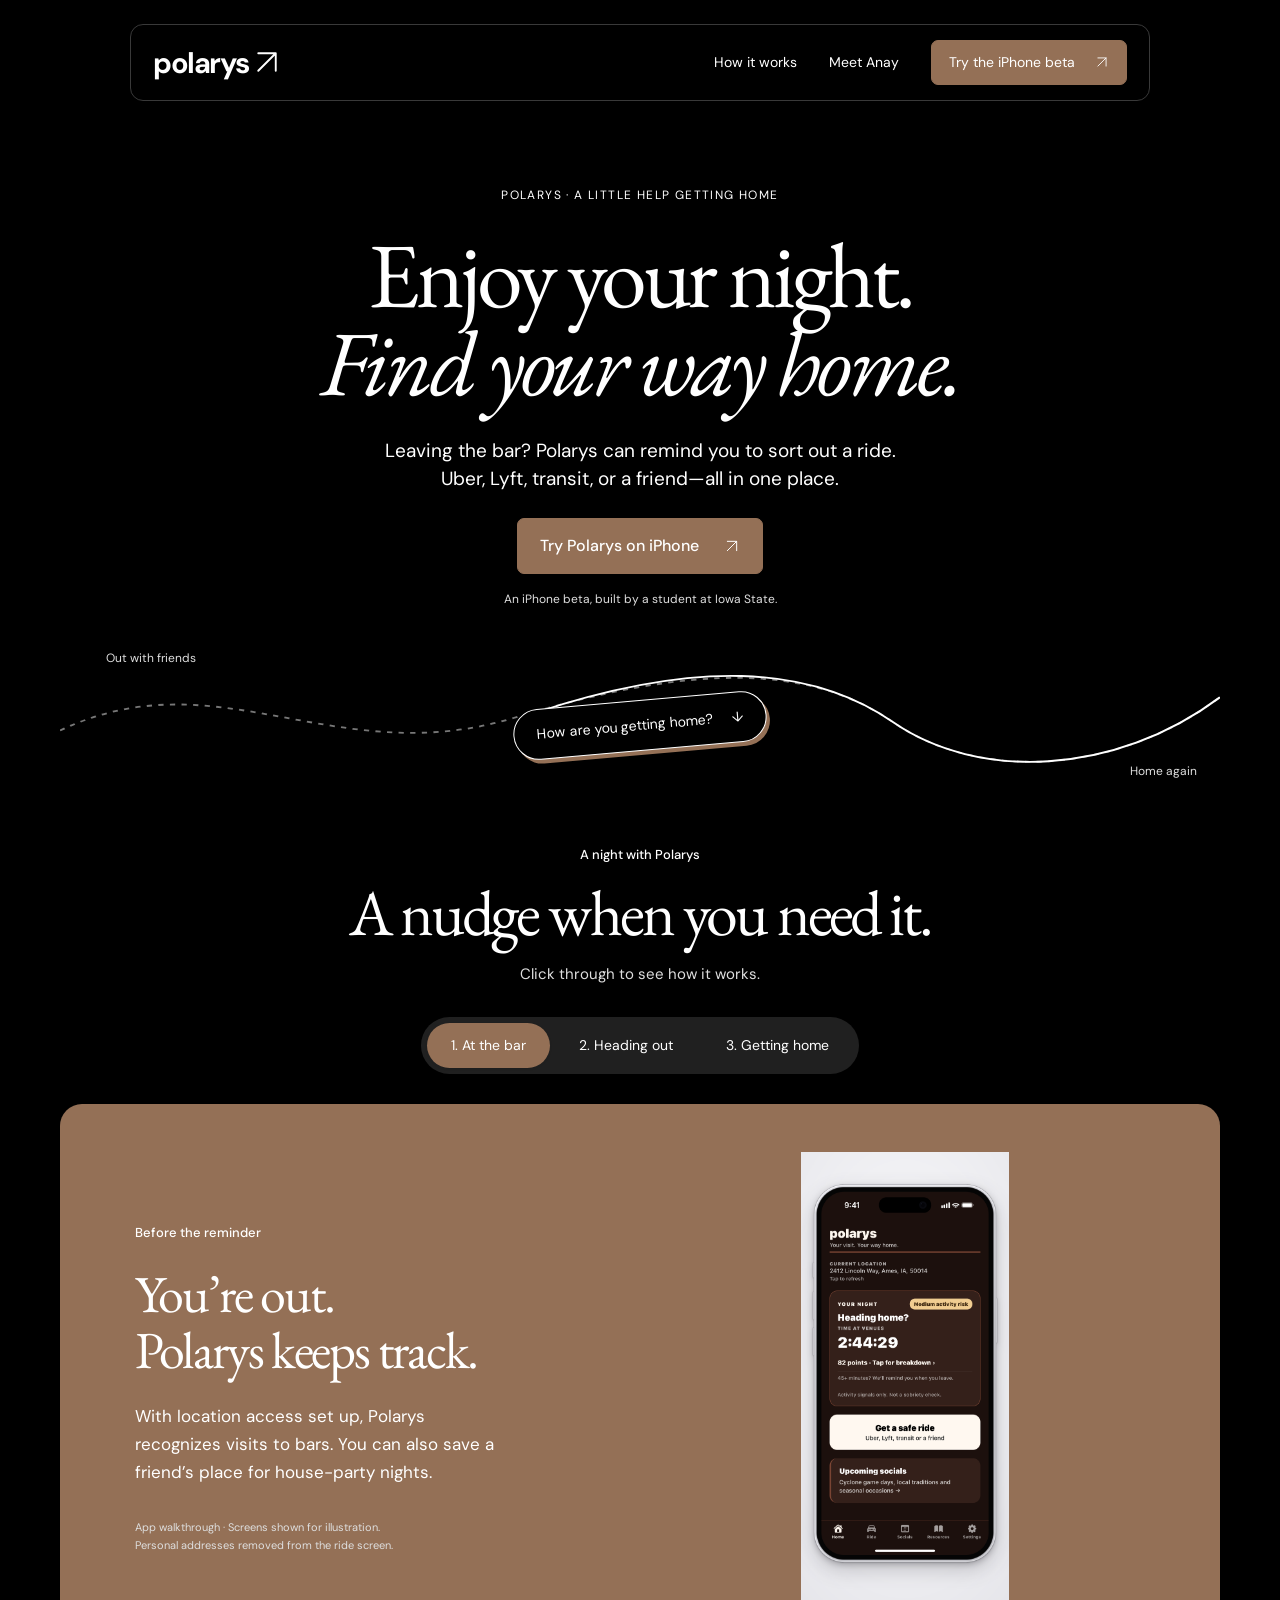
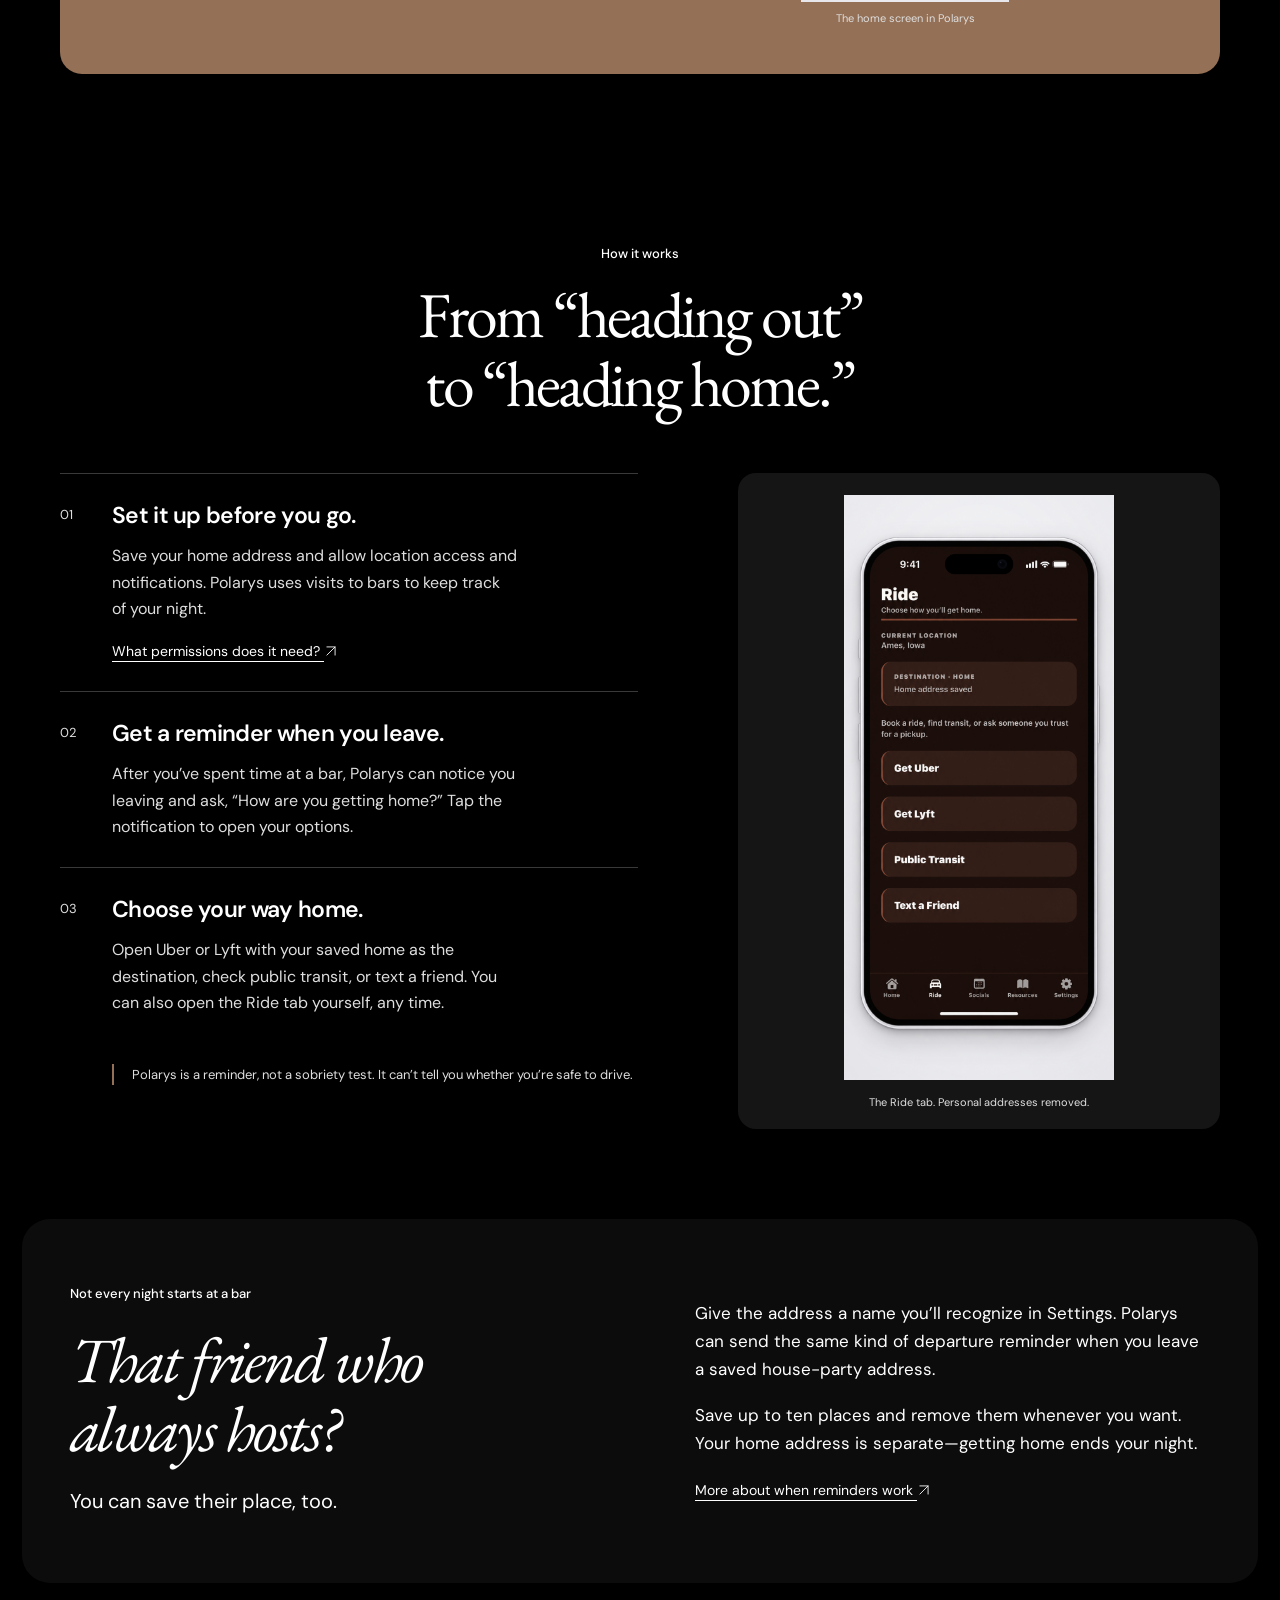
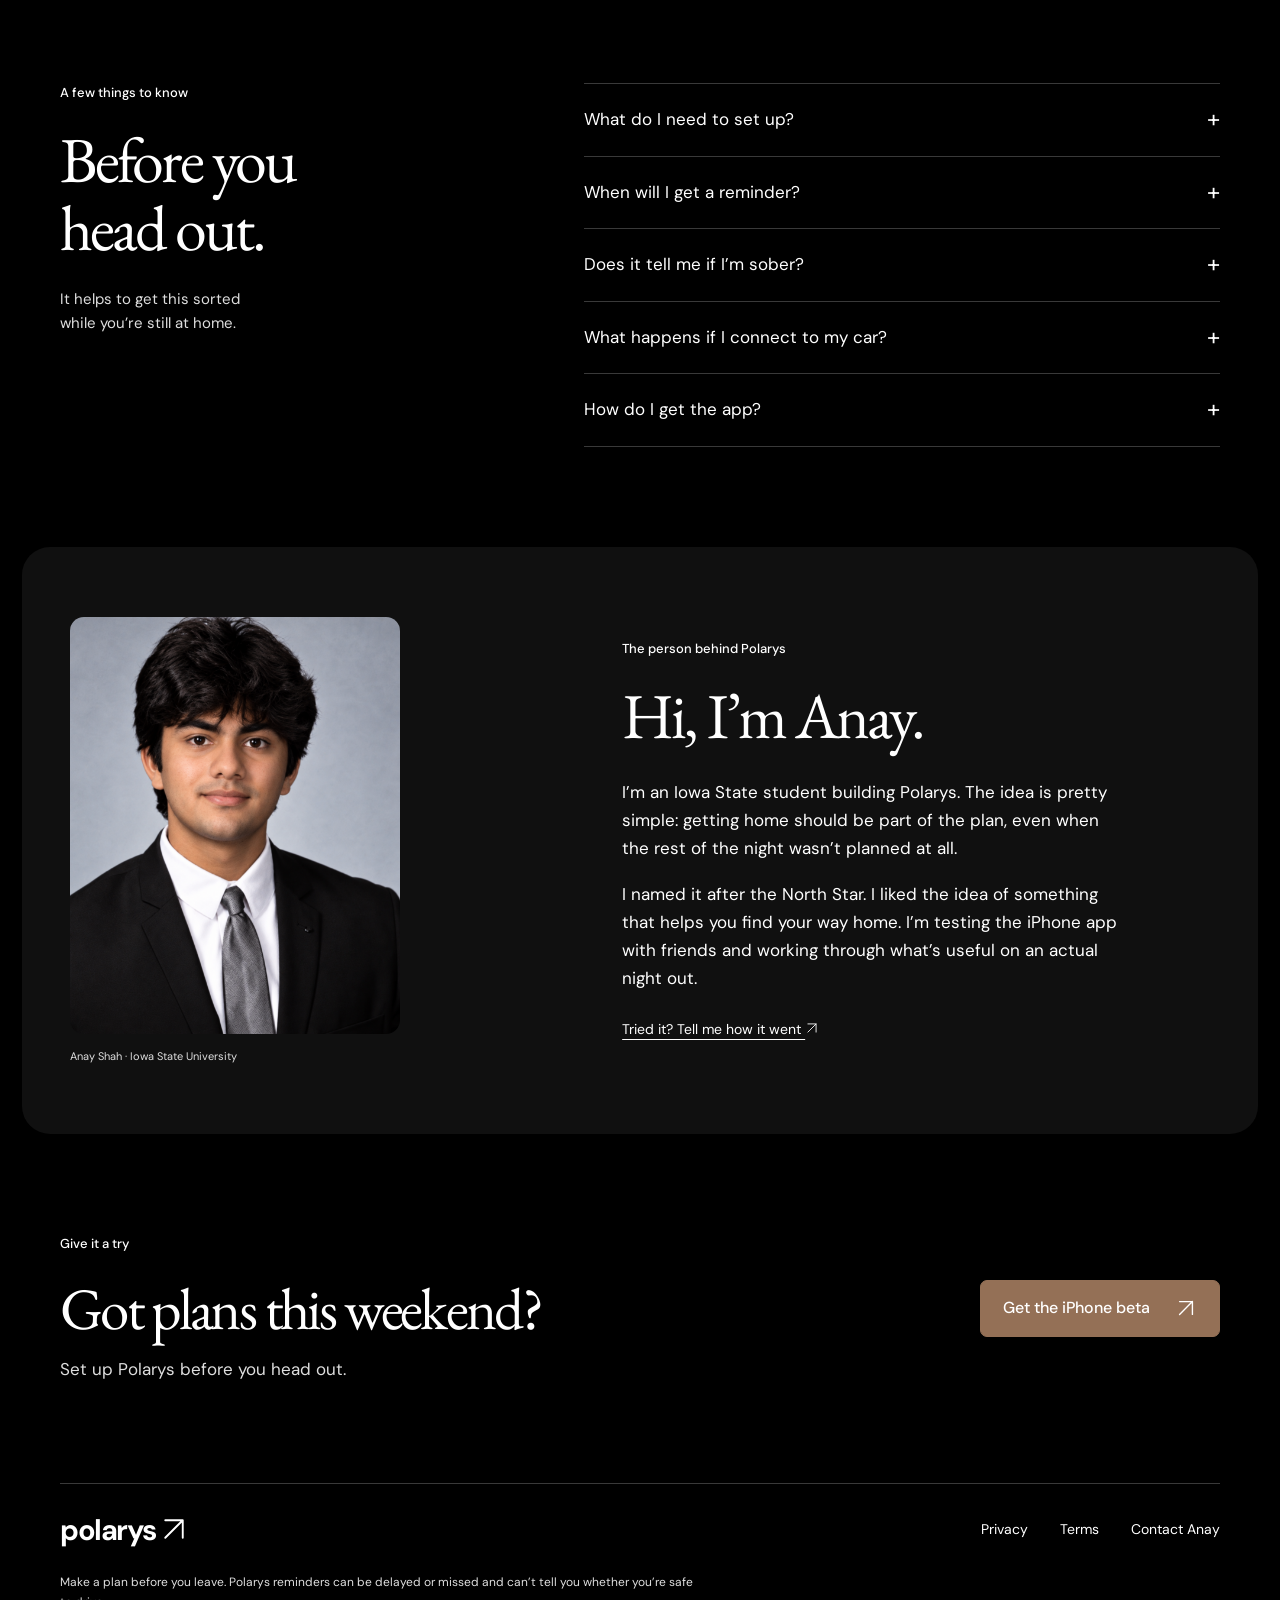
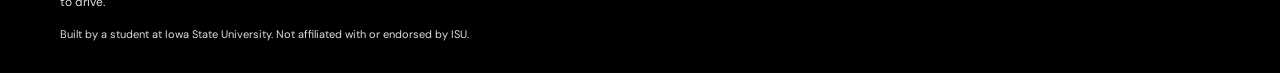
==== commit 200e9d07: "Apply black and brown theme and remove car Shortcut mentions" ====
--- a/index.html
+++ b/index.html
@@ -8,7 +8,7 @@
       name="description"
       content="Leaving the bar? Polarys can remind you to find a ride home. An iPhone app built by an Iowa State student, now on TestFlight."
     />
-    <meta name="theme-color" content="#edf2f4" />
+    <meta name="theme-color" content="#000000" />
     <link rel="icon" href="assets/polarys-icon.png" />
     <link rel="stylesheet" href="site.css" />
     <script src="site.js" defer></script>
@@ -321,9 +321,8 @@
                 encourage another way home.
               </p>
               <p>
-                Keep Polarys open or use the car Shortcut setup in Settings for
-                detection. This is another reminder to consider a ride, not a
-                way to measure sobriety.
+                Keep Polarys open for car detection. This is another reminder to
+                consider a ride, not a way to measure sobriety.
               </p>
             </div>
           </details>
--- a/site.css
+++ b/site.css
@@ -57,11 +57,13 @@
 }
 
 :root {
-  --paper: #edf2f4;
-  --ink: #172d43;
-  --blue: #254bd8;
-  --muted: #4c6073;
-  --line: #c4ced5;
+  --paper: #000000;
+  --accent: #947056;
+  color-scheme: dark;
+  --ink: #ffffff;
+  --blue: #ffffff;
+  --muted: #dedede;
+  --line: #393939;
   --body: "DM Sans", Arial, sans-serif;
   --heading: "Barlow Condensed", "Arial Narrow", Arial, sans-serif;
 }
@@ -104,7 +106,7 @@
   left: 20px;
   padding: 12px;
   background: var(--ink);
-  color: white;
+  color: #ffffff;
   z-index: 10;
 }
 .skip:focus {
@@ -222,8 +224,8 @@
   align-items: center;
   justify-content: space-between;
   gap: 32px;
-  background: var(--blue);
-  color: white;
+  background: var(--accent);
+  color: #ffffff;
   text-decoration: none;
   font-size: 16px;
   font-weight: 600;
@@ -232,7 +234,7 @@
   transition: background 0.15s;
 }
 .button:hover {
-  background: #1838ad;
+  background: #805c44;
 }
 .button span {
   font-size: 22px;
@@ -253,7 +255,7 @@
   padding-bottom: 4px;
 }
 .hero-preview {
-  background: #dbe4f1;
+  background: #171717;
   padding: 20px 28px 16px;
   align-self: stretch;
   display: flex;
@@ -284,8 +286,8 @@
   margin-top: 14px;
 }
 .journey-strip {
-  background: var(--blue);
-  color: white;
+  background: var(--accent);
+  color: #ffffff;
 }
 .journey {
   display: flex;
@@ -354,7 +356,7 @@
   color: var(--muted);
 }
 .ride-preview {
-  background: #ededf0;
+  background: #151515;
   padding: 22px 36px 18px;
   display: flex;
   flex-direction: column;
@@ -364,7 +366,7 @@
   width: 270px;
 }
 .places-section {
-  background: #dce6e7;
+  background: #0c0c0c;
   padding-block: 65px;
 }
 .places-grid {
@@ -437,7 +439,7 @@
   color: var(--blue);
 }
 .about-section {
-  background: #e2e8ee;
+  background: #151515;
   padding-block: 70px;
 }
 .about-grid {
@@ -530,8 +532,8 @@
   text-decoration: none;
 }
 .nav-cta {
-  background: var(--blue);
-  color: white;
+  background: var(--accent);
+  color: #ffffff;
   padding: 9px 16px;
   font-size: 14px;
   border-radius: 3px;
@@ -577,7 +579,7 @@
 .callout {
   border-left: 2px solid var(--blue);
   padding: 15px 22px;
-  background: #e2e8ee;
+  background: #151515;
 }
 .footer-inner {
   display: flex;
@@ -826,11 +828,13 @@
 }
 /* A quieter, editorial direction with a working product walkthrough. */
 :root {
-  --paper: #fffff2;
-  --ink: #25251f;
-  --blue: #514066;
-  --muted: #66665b;
-  --line: #deded0;
+  --paper: #000000;
+  --accent: #947056;
+  color-scheme: dark;
+  --ink: #ffffff;
+  --blue: #ffffff;
+  --muted: #dedede;
+  --line: #393939;
   --heading: "EB Garamond", Georgia, serif;
 }
 h1,
@@ -857,7 +861,7 @@
   color: var(--ink);
 }
 .nav-download {
-  background: #ead5f6;
+  background: #947056;
   border: 1px solid var(--ink);
   border-radius: 7px;
   padding: 10px 17px;
@@ -891,7 +895,7 @@
   margin: 30px auto 24px;
 }
 .button {
-  background: #ead5f6;
+  background: #947056;
   color: var(--ink);
   border: 1.5px solid var(--ink);
   border-radius: 7px;
@@ -900,7 +904,7 @@
   padding: 14px 22px;
 }
 .button:hover {
-  background: #dfc1ef;
+  background: #805c44;
 }
 .download-note {
   font-size: 12px;
@@ -922,7 +926,7 @@
   stroke-width: 2.2;
 }
 .route-dashed {
-  stroke: #c1bfb0;
+  stroke: #777777;
   stroke-dasharray: 5 6;
 }
 .route-solid {
@@ -954,7 +958,7 @@
   white-space: nowrap;
   font-size: 14px;
   text-decoration: none;
-  box-shadow: 3px 4px 0 #e3d3ed;
+  box-shadow: 3px 4px 0 #947056;
 }
 .route-reminder span {
   margin-left: 15px;
@@ -977,7 +981,7 @@
   display: flex;
   justify-content: center;
   gap: 5px;
-  background: #e8e8dc;
+  background: #202020;
   border-radius: 50px;
   padding: 6px;
   width: max-content;
@@ -1007,7 +1011,7 @@
   grid-template-columns: 1fr 1fr;
   align-items: center;
   gap: 50px;
-  background: #eae3f0;
+  background: #947056;
   border-radius: 22px;
   padding: 42px 75px;
   min-height: 570px;
@@ -1066,7 +1070,7 @@
   border-radius: 18px;
 }
 .places-section {
-  background: #edf0df;
+  background: #0c0c0c;
 }
 .questions {
   padding-block: 100px;
@@ -1080,7 +1084,7 @@
   margin-inline: 22px;
 }
 .about-section {
-  background: #eee7db;
+  background: #101010;
 }
 .founder-photo img {
   border-radius: 14px;
@@ -1100,7 +1104,7 @@
   font-weight: 400;
 }
 .plain-note {
-  border-color: #b7a5c5;
+  border-color: #947056;
 }
 .hero-preview,
 .journey-strip {
@@ -1238,3 +1242,18 @@
     white-space: normal;
   }
 }
+
+.demo-controls button[aria-pressed="true"] {
+  background: var(--accent);
+  color: #fff;
+}
+.nav-download,
+.button,
+.nav-cta {
+  color: #fff;
+  border-color: var(--accent);
+}
+.skip {
+  background: var(--accent);
+  color: #fff;
+}
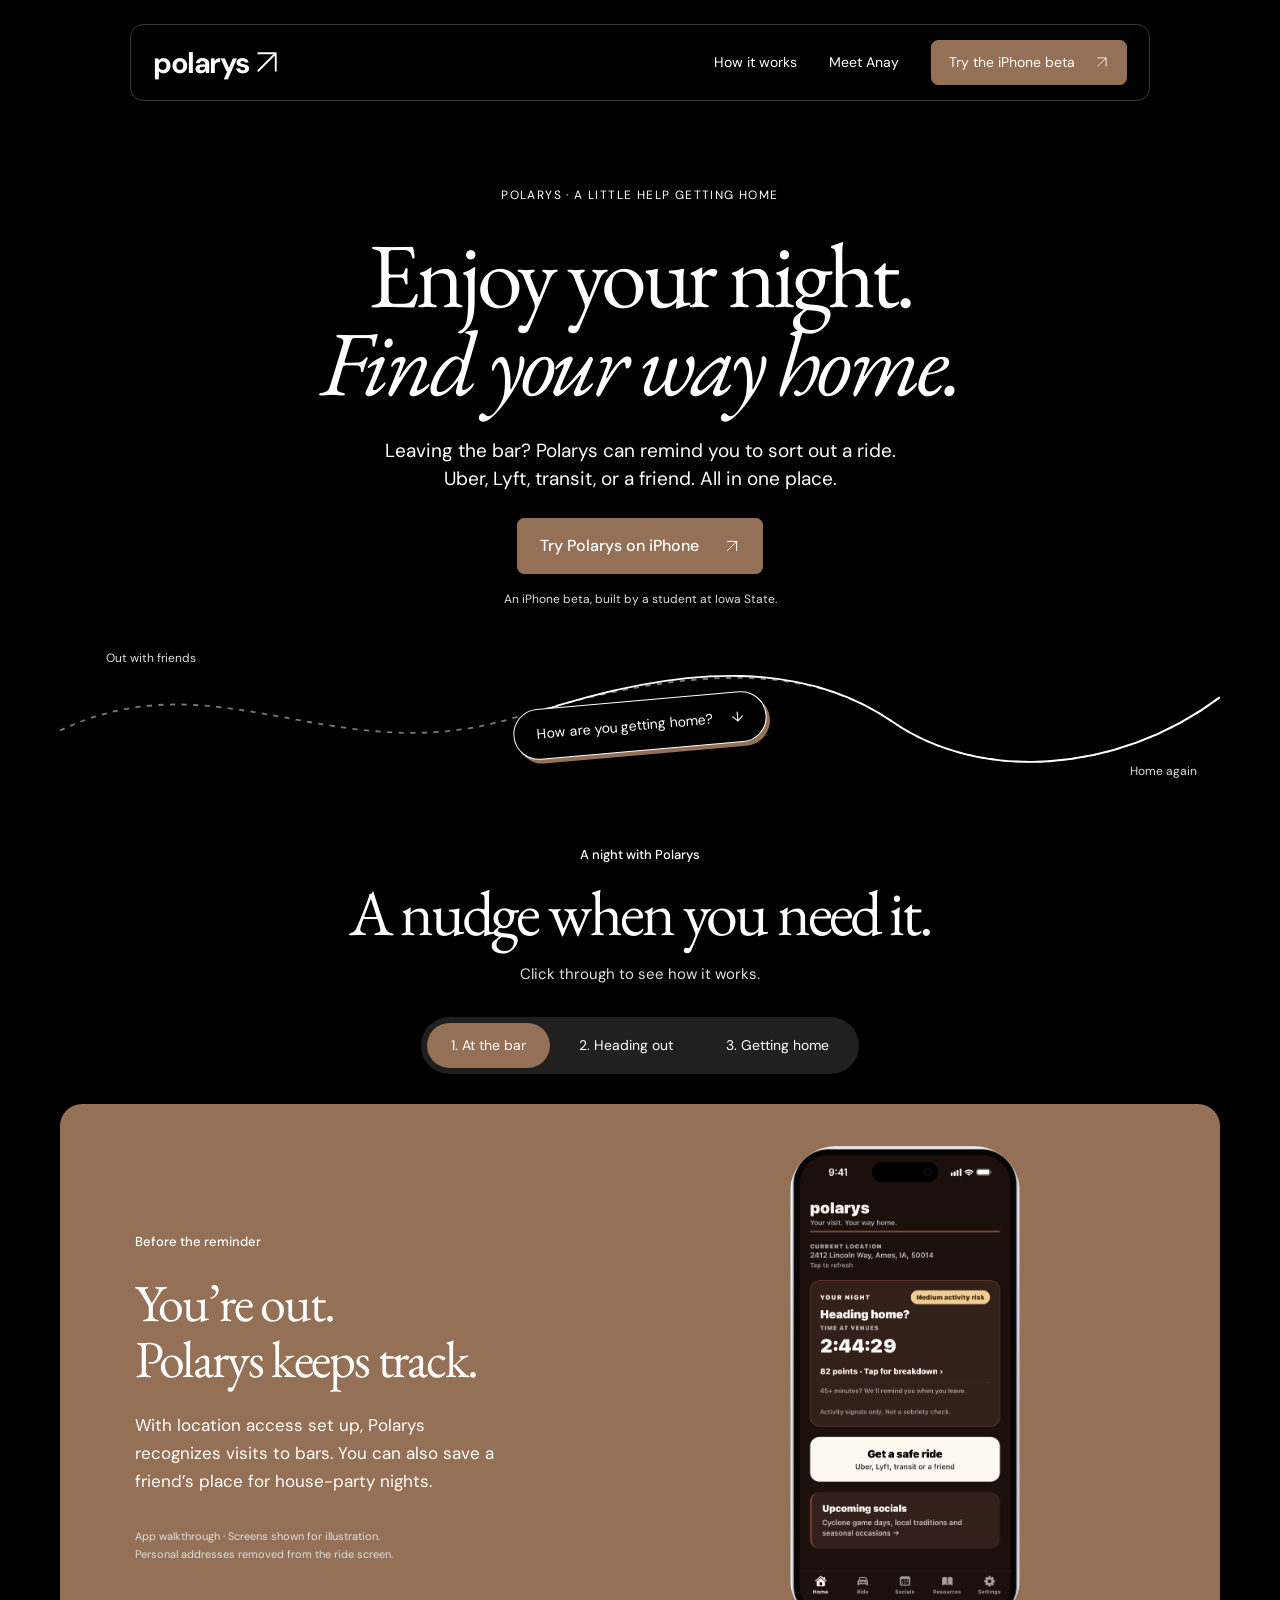
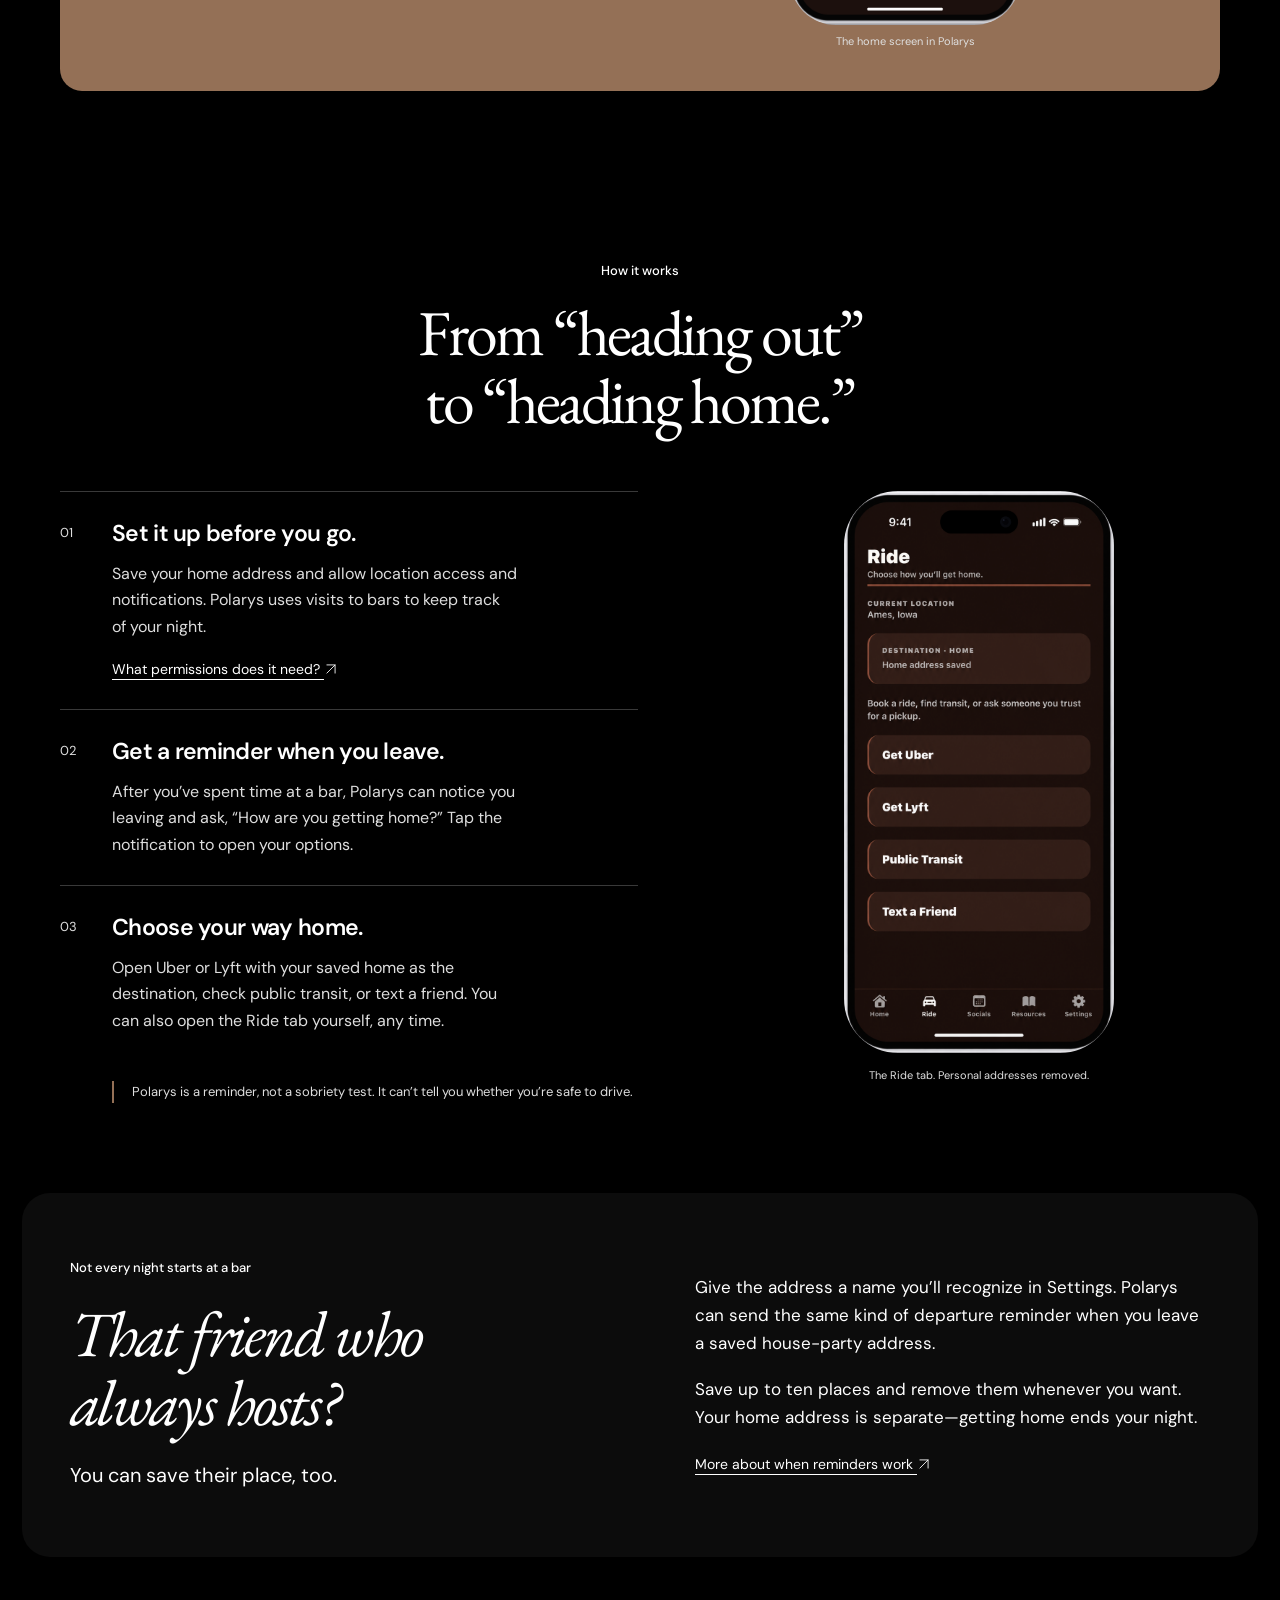
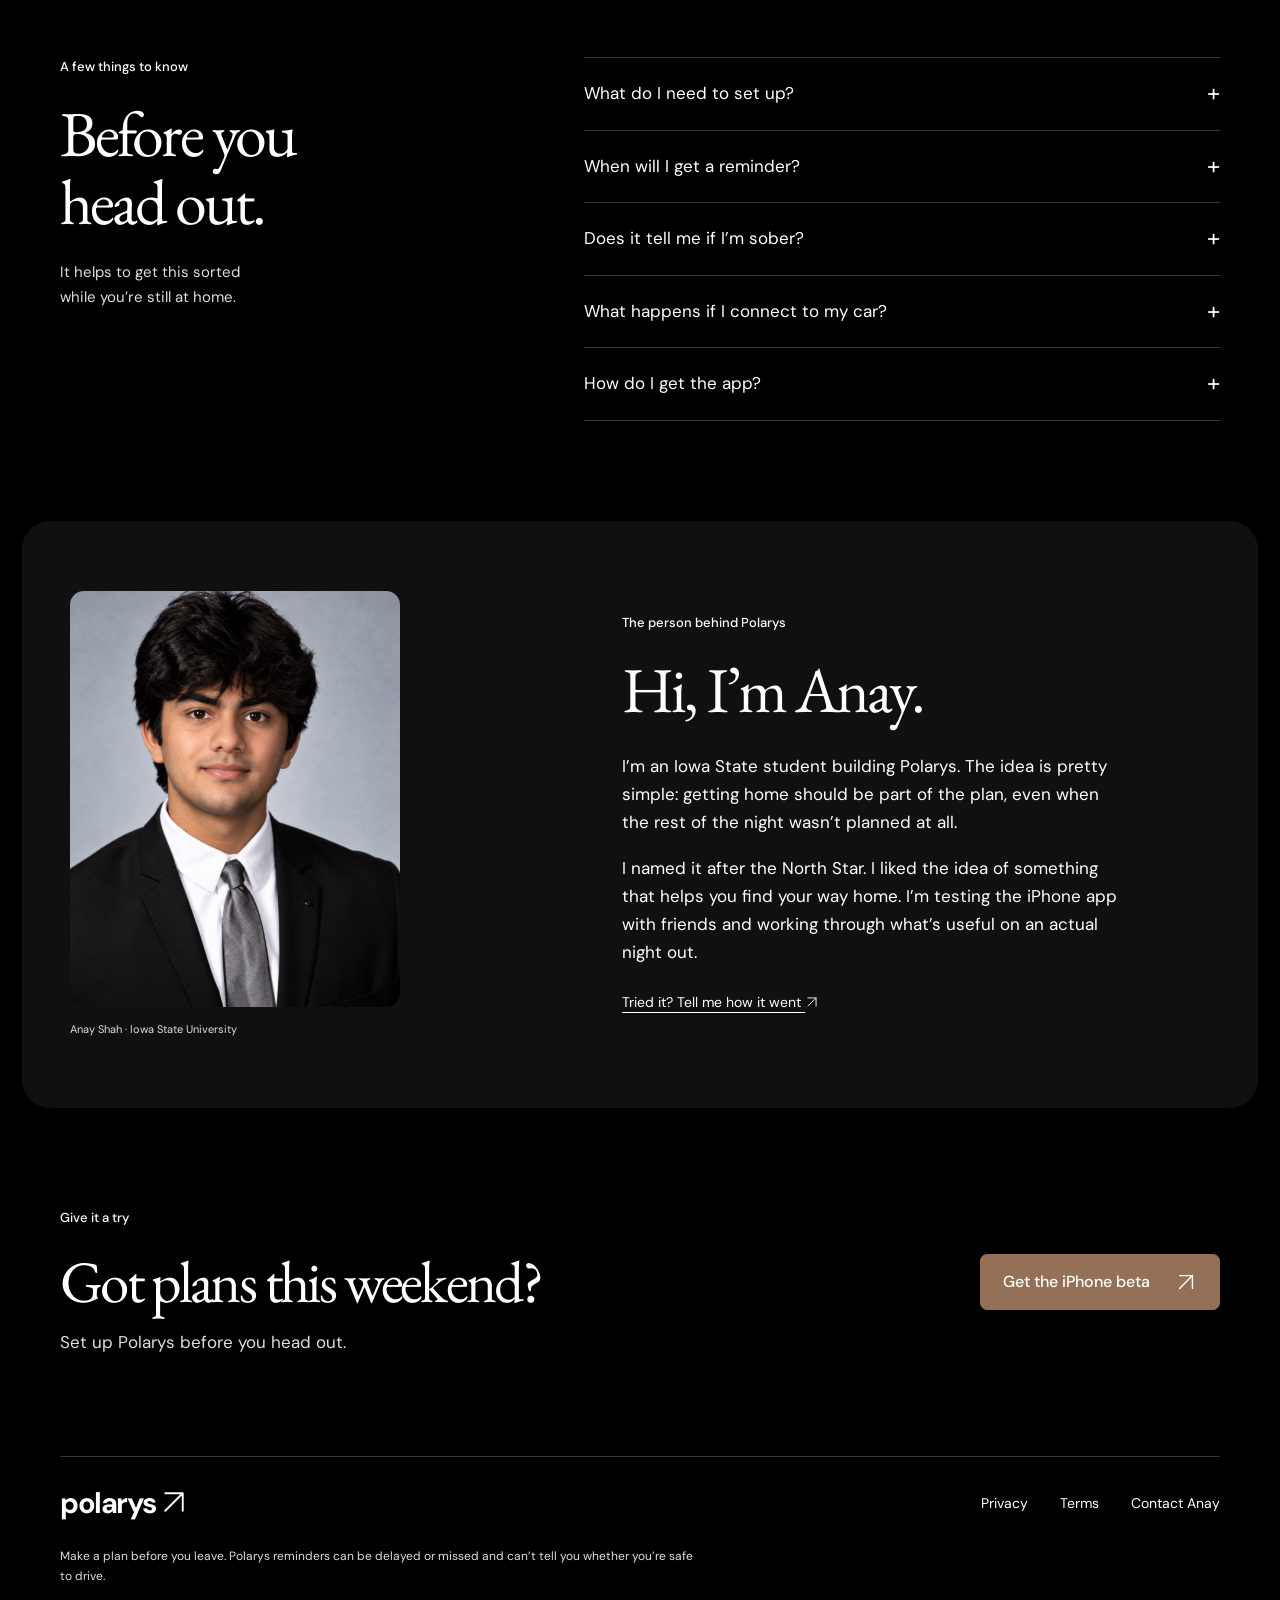
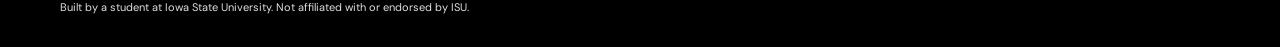
==== commit e9333ec6: "Clean up phone screenshot presentation and clarify notification flow" ====
--- a/index.html
+++ b/index.html
@@ -53,7 +53,7 @@
           Leaving the bar? Polarys can remind you to sort out a ride.<br
             class="desktop-break"
           />
-          Uber, Lyft, transit, or a friend—all in one place.
+          Uber, Lyft, transit, or a friend. All in one place.
         </p>
         <a class="button" href="https://testflight.apple.com/join/4NbjhRds"
           >Try Polarys on iPhone
@@ -116,13 +116,21 @@
             </p>
           </div>
           <figure class="demo-phone">
-            <img
-              id="demo-image"
-              src="assets/home.png"
-              alt="Polarys home screen showing time spent at a venue and the ride button"
-              width="1290"
-              height="2796"
-            />
+            <div class="phone-crop">
+              <img
+                id="demo-image"
+                class="phone-image"
+                src="assets/home.png"
+                alt="Polarys home screen showing time spent at a venue and the ride button"
+                width="1290"
+                height="2796"
+              /><img
+                class="notification-icon"
+                src="assets/polarys-icon.png"
+                alt=""
+                aria-hidden="true"
+              />
+            </div>
             <figcaption id="demo-caption">
               The home screen in Polarys
             </figcaption>
@@ -191,13 +199,16 @@
             </p>
           </div>
           <figure class="ride-preview">
-            <img
-              src="assets/ride.png"
-              alt="The Polarys Ride screen, with options for Uber, Lyft, public transit, and texting a friend"
-              width="852"
-              height="1846"
-              loading="lazy"
-            />
+            <div class="phone-crop">
+              <img
+                class="phone-image"
+                src="assets/ride.png"
+                alt="The Polarys Ride screen, with options for Uber, Lyft, public transit, and texting a friend"
+                width="852"
+                height="1846"
+                loading="lazy"
+              />
+            </div>
             <figcaption>The Ride tab. Personal addresses removed.</figcaption>
           </figure>
         </div>
--- a/site.css
+++ b/site.css
@@ -1257,3 +1257,66 @@
   background: var(--accent);
   color: #fff;
 }
+/* Show only the phones, without the rectangular screenshot canvas. */
+.ride-preview {
+  background: transparent;
+  padding: 0;
+}
+.phone-crop {
+  position: relative;
+  width: 230px;
+  max-width: 100%;
+  aspect-ratio: 0.48;
+  overflow: hidden;
+  border-radius: 20% / 9.6%;
+}
+.ride-preview .phone-crop {
+  width: 270px;
+}
+.demo-phone .phone-crop > img.phone-image,
+.ride-preview .phone-crop > img.phone-image {
+  position: absolute;
+  width: 114.3%;
+  max-width: none;
+  height: 118.8%;
+  left: -7.15%;
+  top: -8.6%;
+  object-fit: fill;
+  border: 0;
+  border-radius: 0;
+}
+.demo-phone.is-lock .phone-crop {
+  width: 205px;
+  aspect-ratio: 851 / 1849;
+  border-radius: 25px;
+}
+.demo-phone.is-lock .phone-crop > img.phone-image {
+  width: 100%;
+  height: 100%;
+  left: 0;
+  top: 0;
+}
+.demo-phone .phone-crop > img.notification-icon {
+  display: none;
+  position: absolute;
+  left: 7.05%;
+  top: 56.57%;
+  width: 9.4%;
+  height: auto;
+  border: 0;
+  border-radius: 22%;
+}
+.demo-phone.is-lock .phone-crop > img.notification-icon {
+  display: block;
+}
+@media (max-width: 700px) {
+  .phone-crop {
+    width: 210px;
+  }
+  .ride-preview .phone-crop {
+    width: 245px;
+  }
+  .demo-phone.is-lock .phone-crop {
+    width: 188px;
+  }
+}
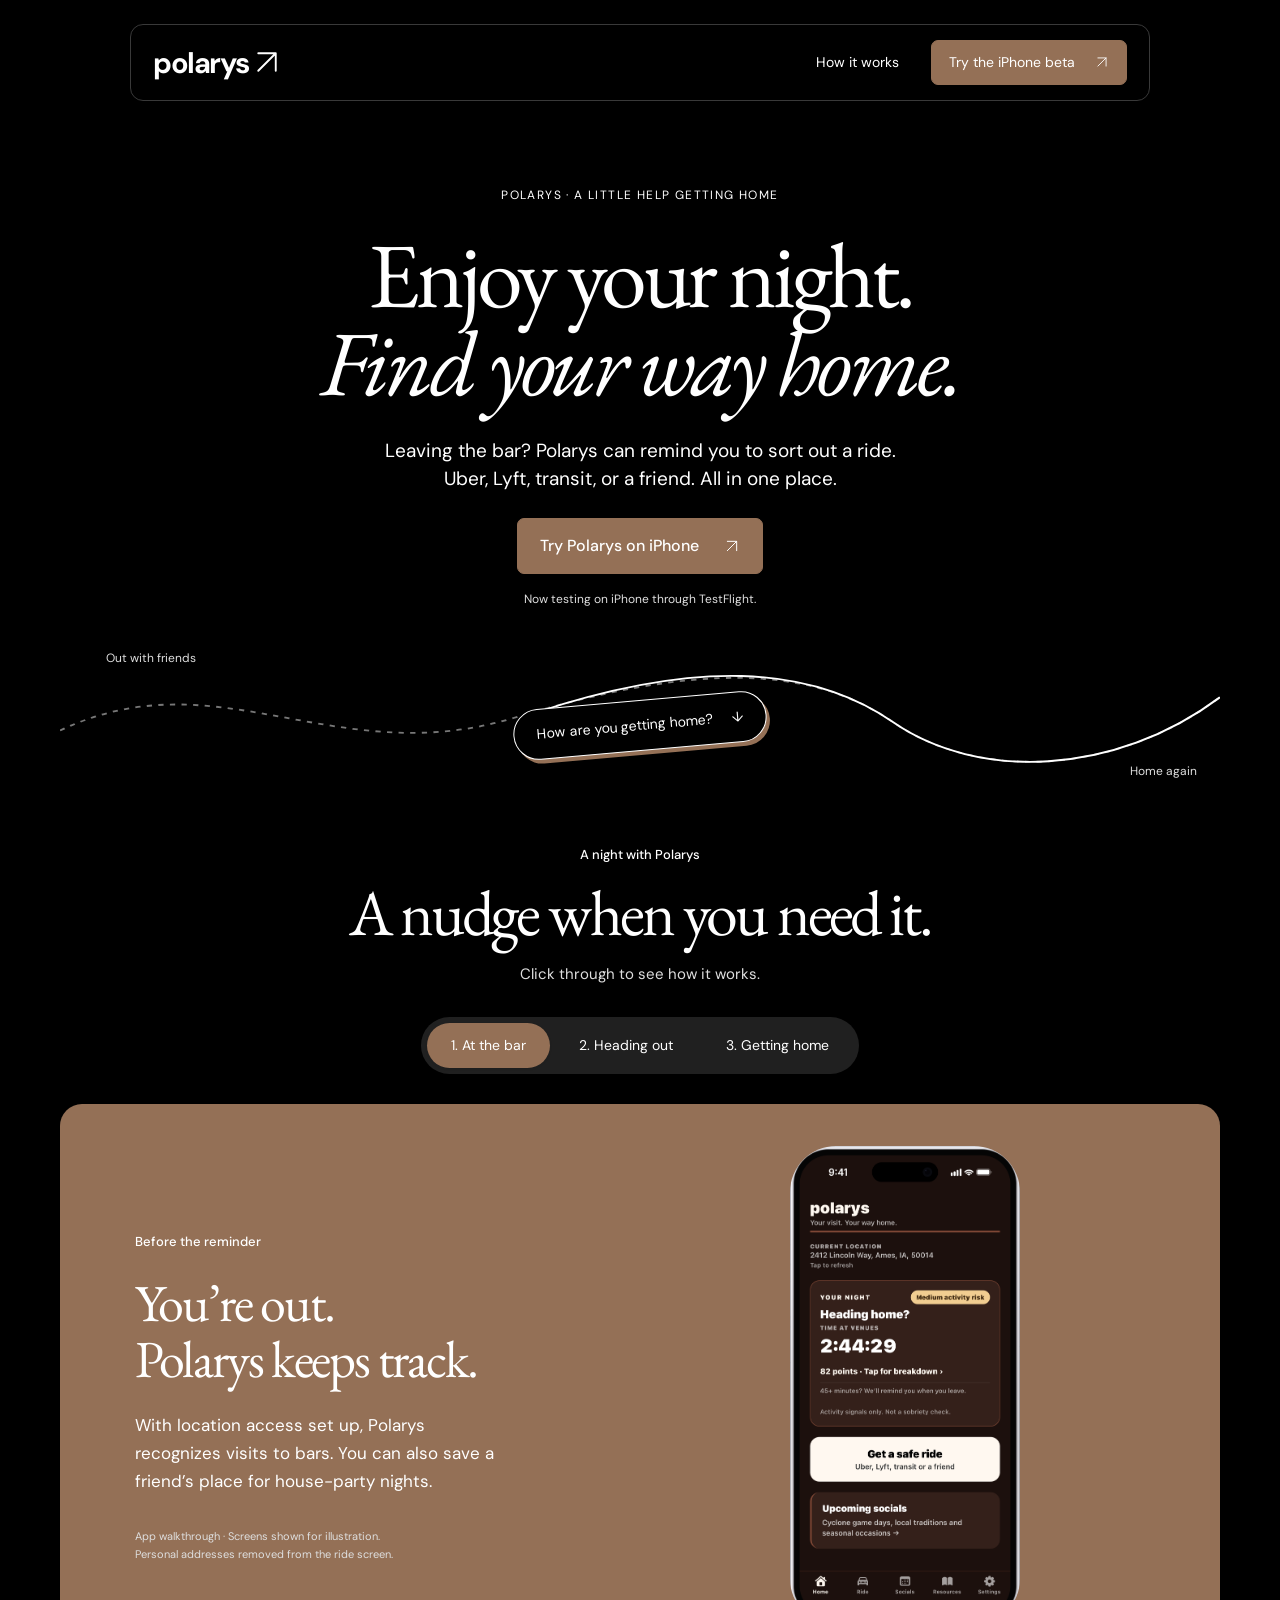
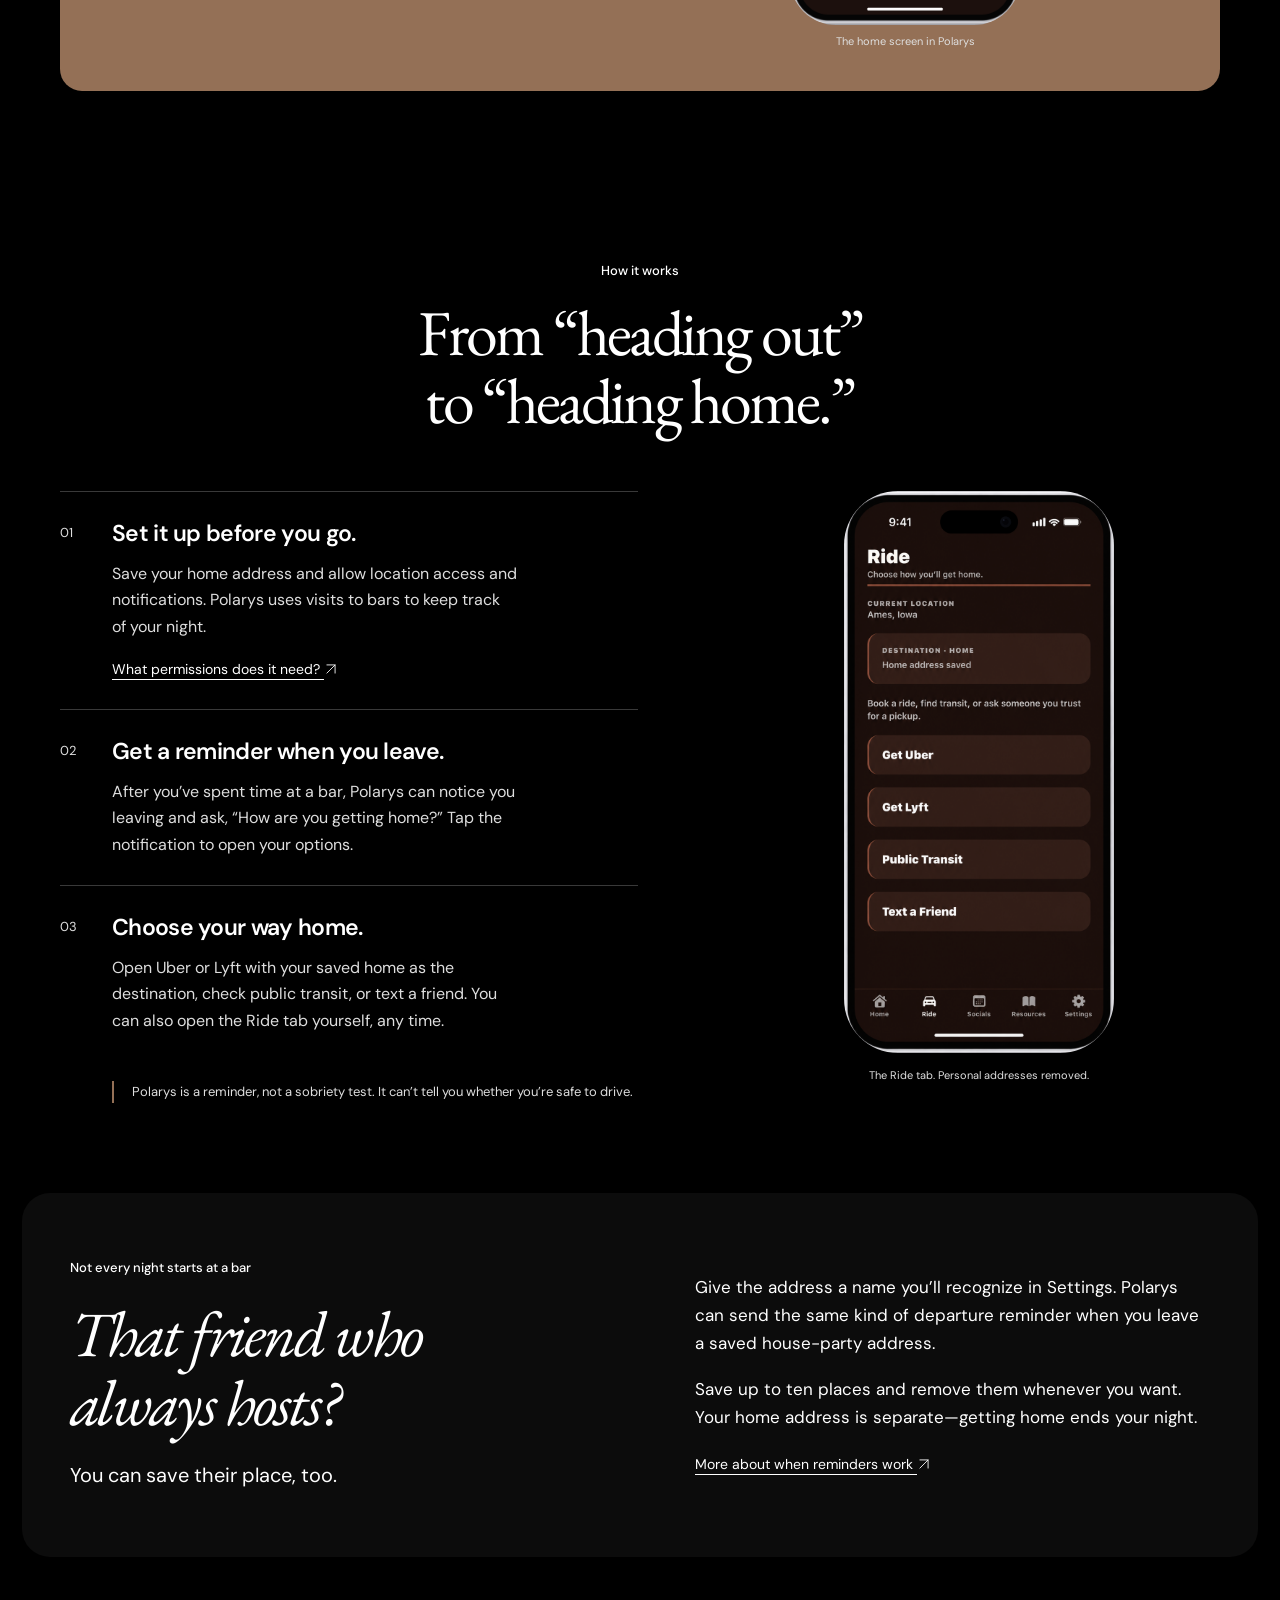
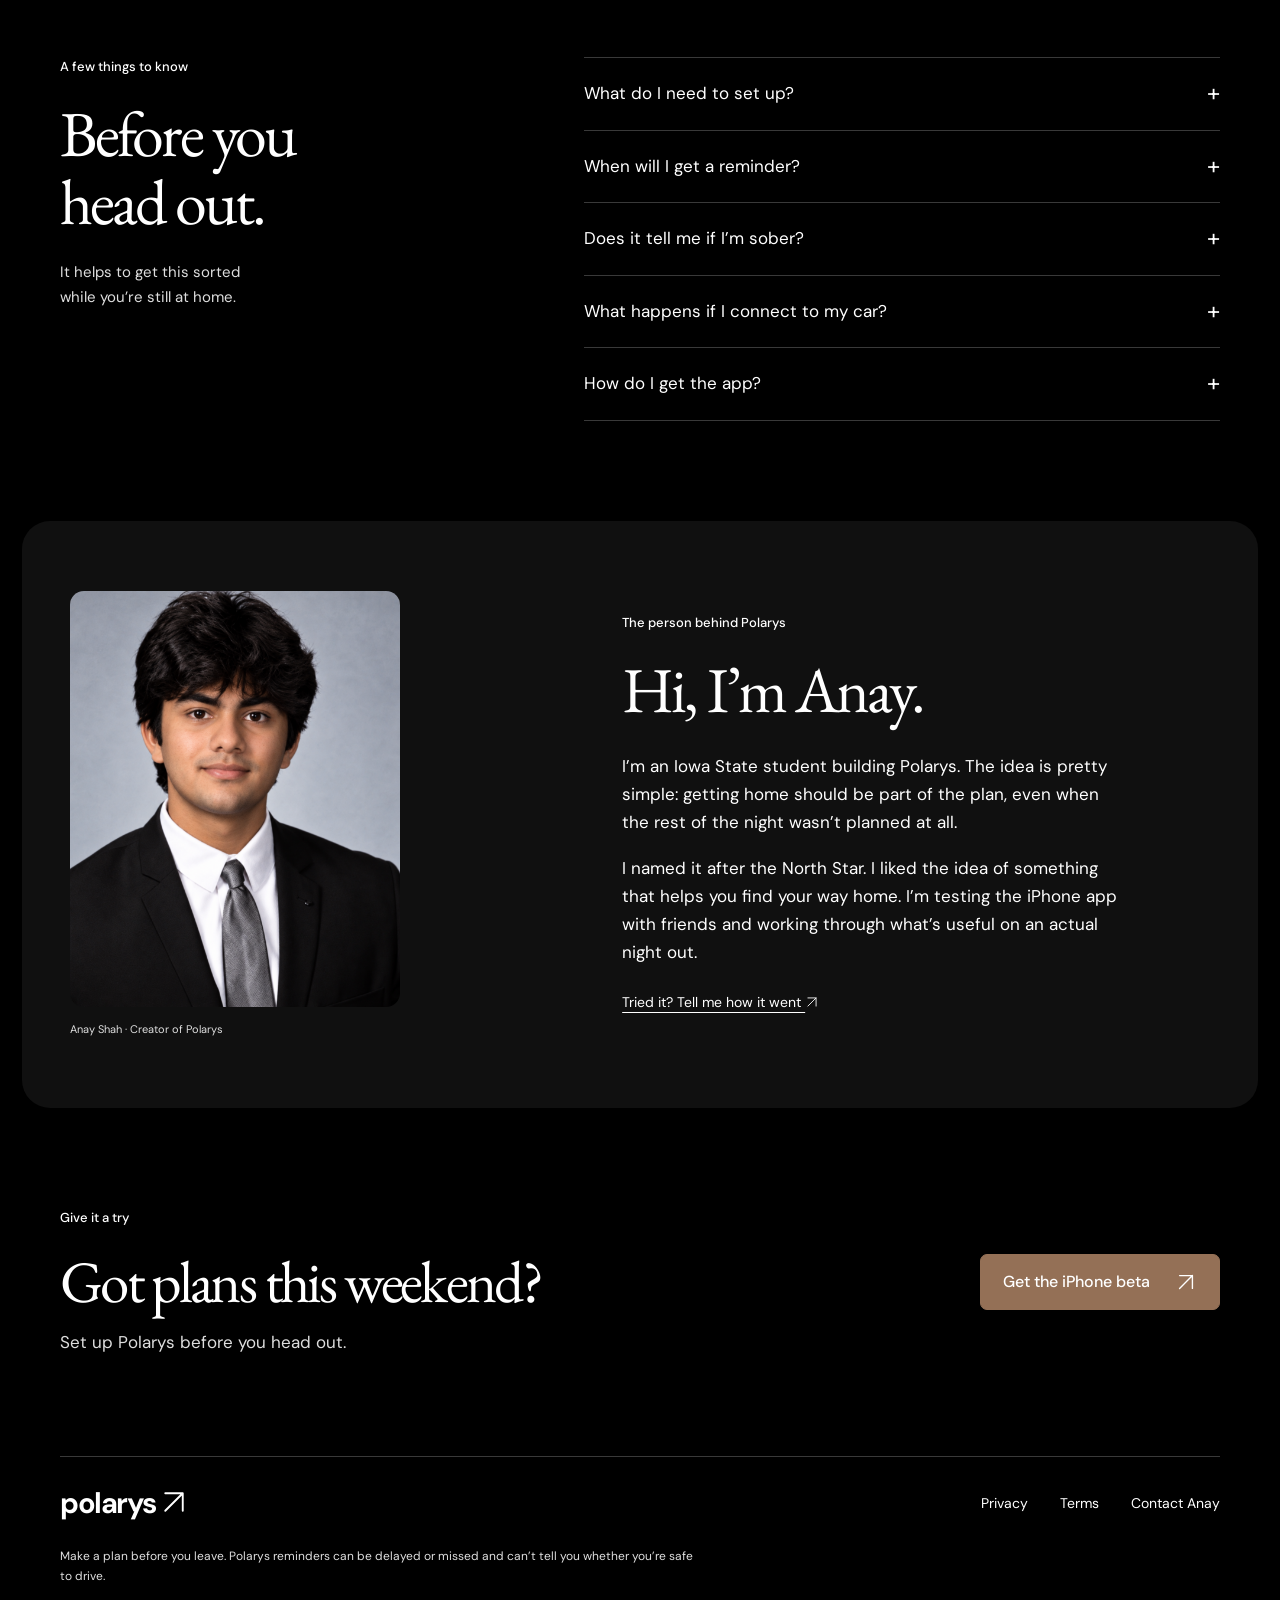
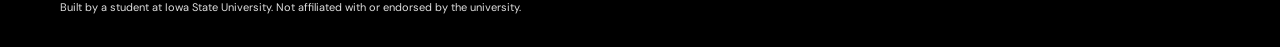
==== commit 91bff0a6: "Reduce university mentions and update founder feedback email" ====
--- a/index.html
+++ b/index.html
@@ -6,7 +6,7 @@
     <title>Polarys — A night out. A way home.</title>
     <meta
       name="description"
-      content="Leaving the bar? Polarys can remind you to find a ride home. An iPhone app built by an Iowa State student, now on TestFlight."
+      content="Leaving the bar? Polarys can remind you to find a ride home. An iPhone app, now on TestFlight."
     />
     <meta name="theme-color" content="#000000" />
     <link rel="icon" href="assets/polarys-icon.png" />
@@ -27,7 +27,7 @@
             <path d="M5 19 19 5M5 5h14v14" /></svg></span
       ></a>
       <nav aria-label="Main navigation">
-        <a href="#how-it-works">How it works</a><a href="#about">Meet Anay</a
+        <a href="#how-it-works">How it works</a
         ><a
           class="nav-download"
           href="https://testflight.apple.com/join/4NbjhRds"
@@ -60,9 +60,7 @@
           <svg class="arrow-icon" viewBox="0 0 24 24" aria-hidden="true">
             <path d="M5 19 19 5M5 5h14v14" /></svg
         ></a>
-        <p class="download-note">
-          An iPhone beta, built by a student at Iowa State.
-        </p>
+        <p class="download-note">Now testing on iPhone through TestFlight.</p>
         <div class="night-route" aria-label="From a night out to a ride home">
           <span class="route-start">Out with friends</span
           ><svg
@@ -371,7 +369,7 @@
               height="1410"
               loading="lazy"
             />
-            <figcaption>Anay Shah · Iowa State University</figcaption>
+            <figcaption>Anay Shah · Creator of Polarys</figcaption>
           </figure>
           <div class="about-copy">
             <p class="section-label">The person behind Polarys</p>
@@ -386,7 +384,7 @@
               that helps you find your way home. I’m testing the iPhone app with
               friends and working through what’s useful on an actual night out.
             </p>
-            <a class="inline-link" href="mailto:hello@polarys.app"
+            <a class="inline-link" href="mailto:anayshah25@gmail.com"
               >Tried it? Tell me how it went
               <svg
                 class="arrow-icon"
@@ -441,7 +439,7 @@
       </p>
       <p class="affiliation">
         Built by a student at Iowa State University. Not affiliated with or
-        endorsed by ISU.
+        endorsed by the university.
       </p>
     </footer>
   </body>
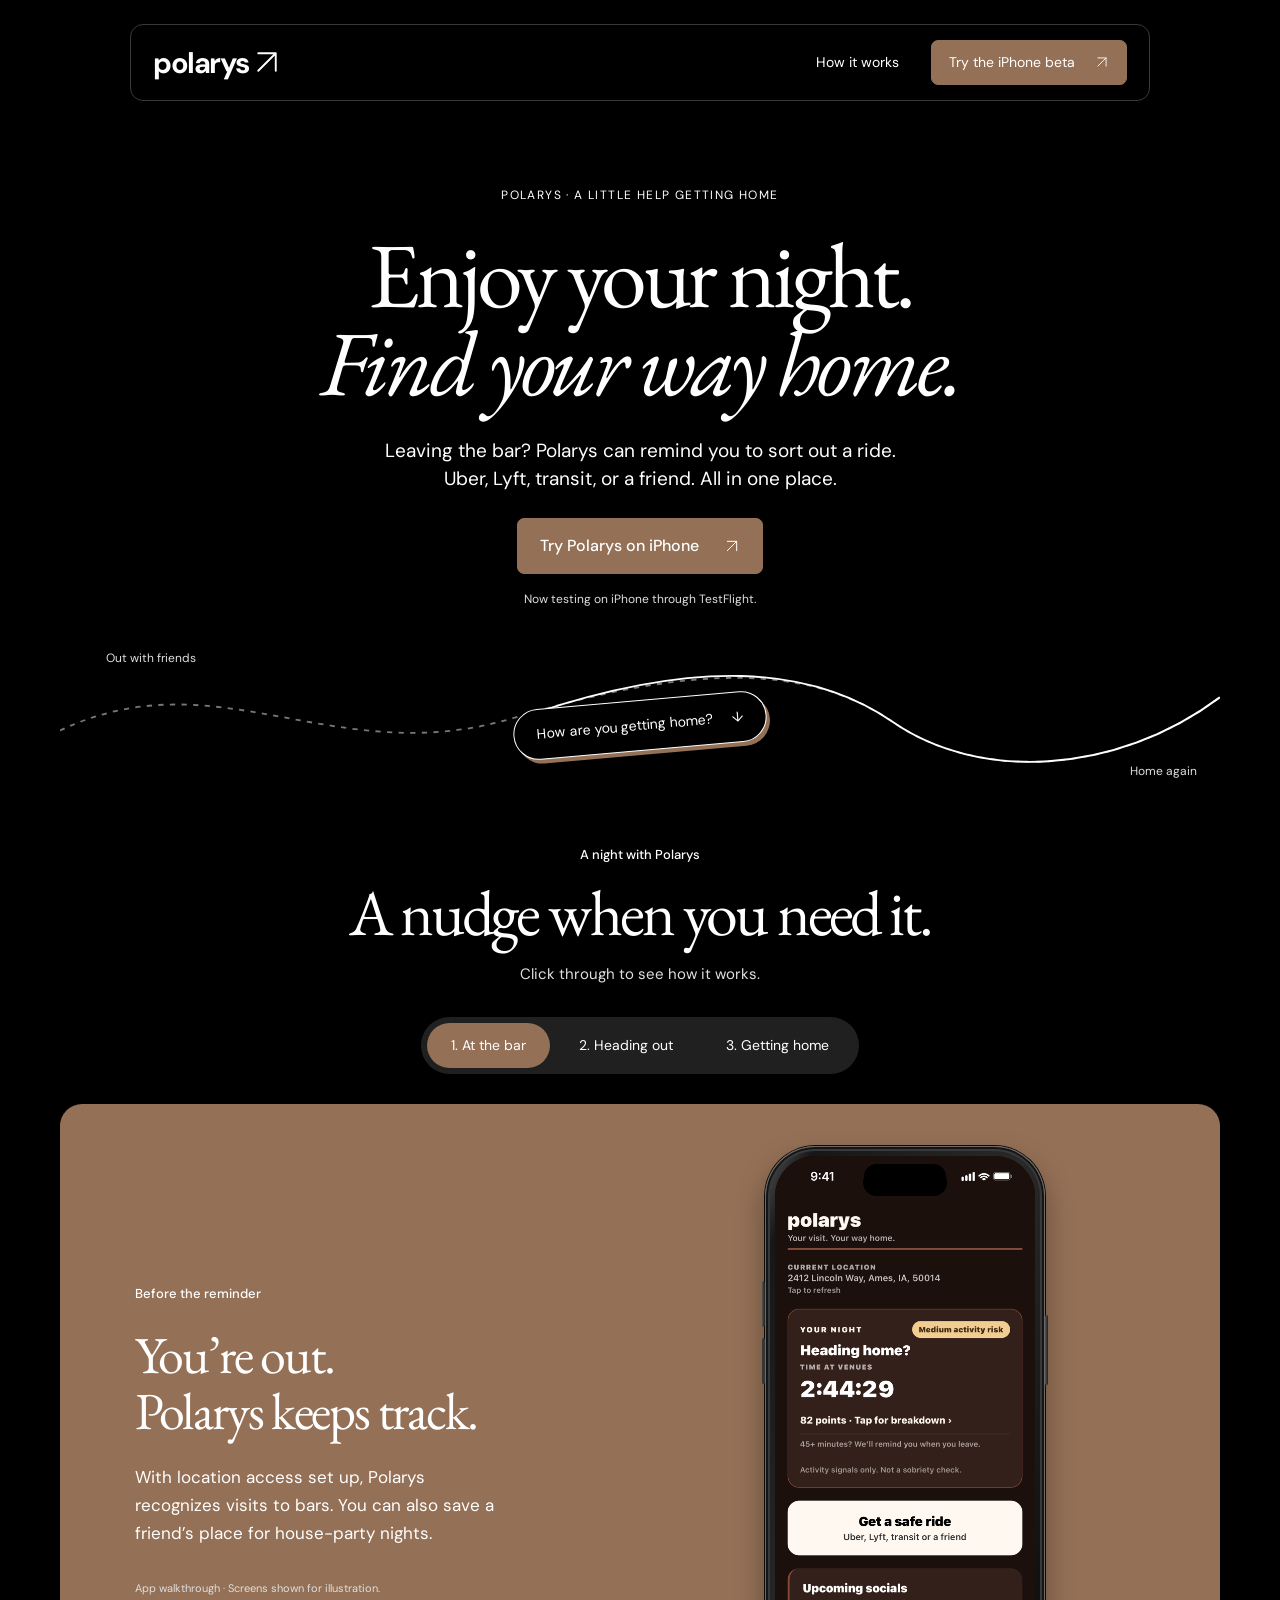
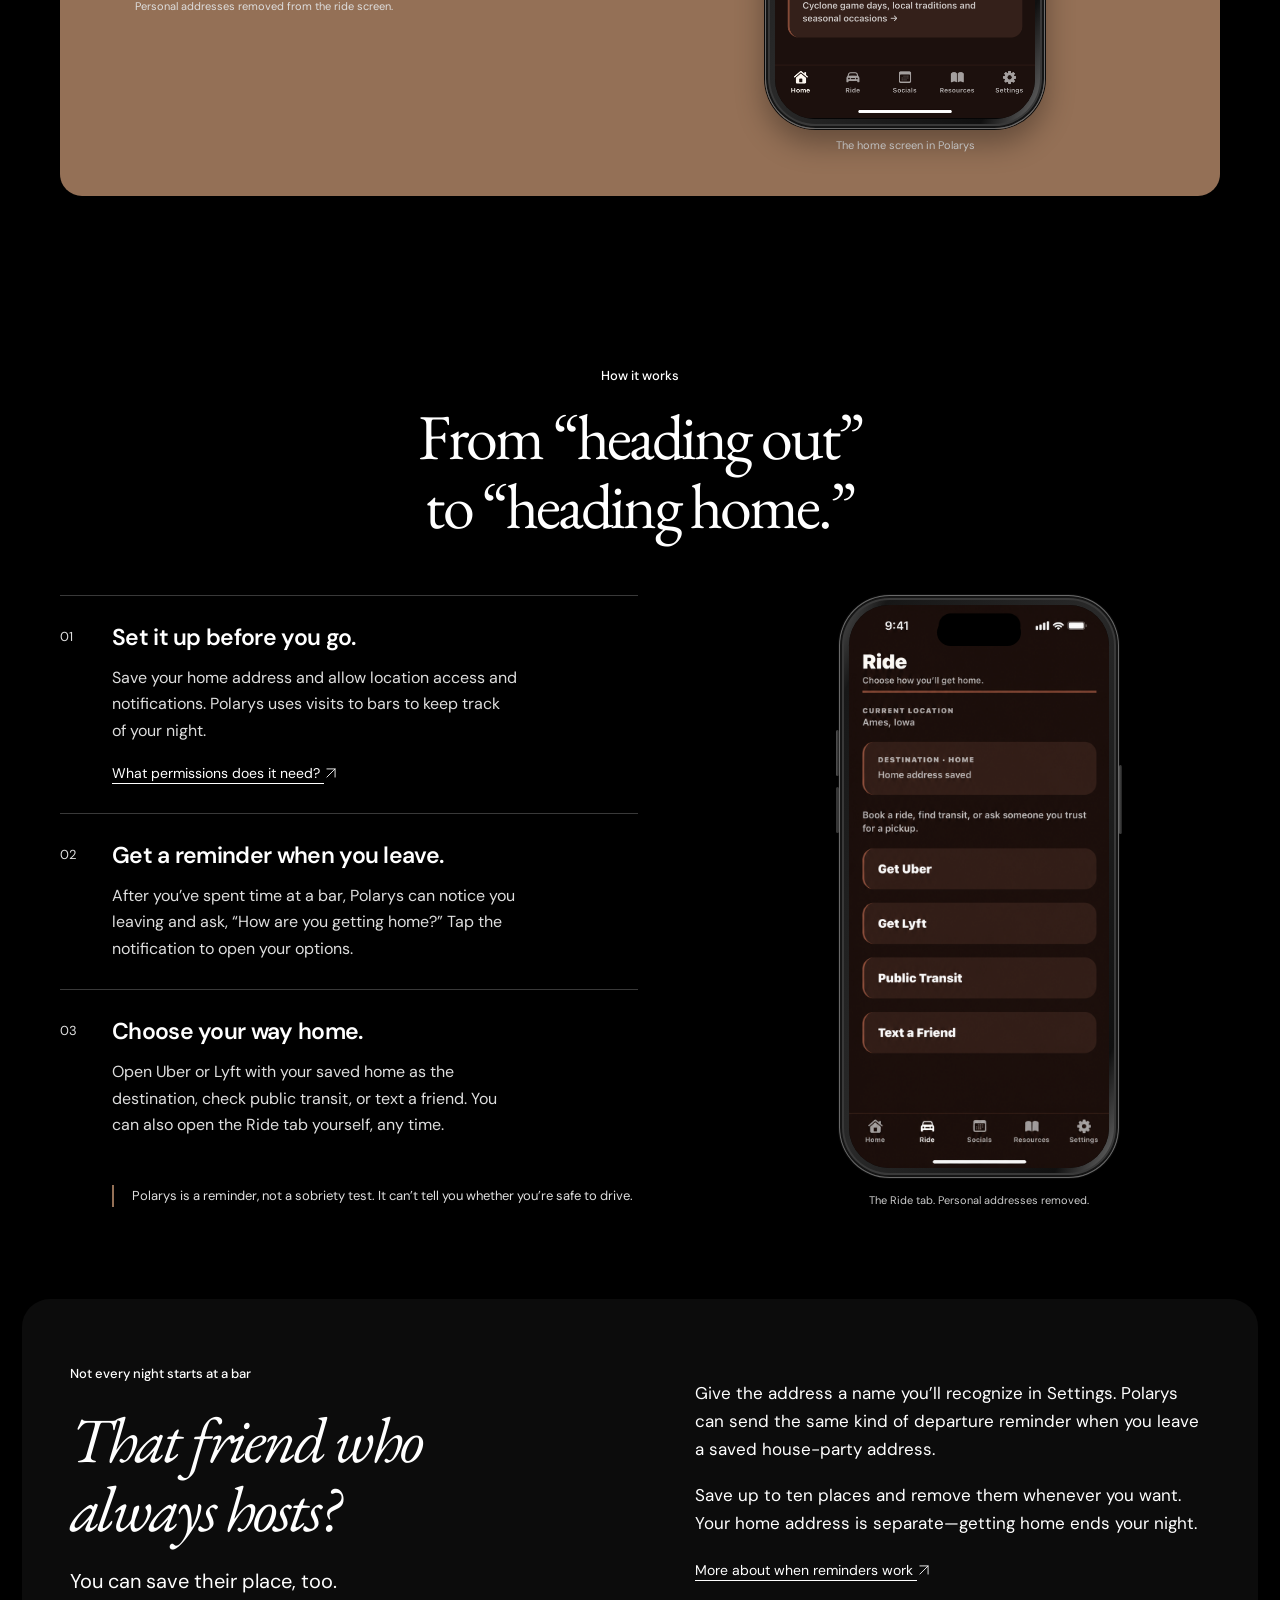
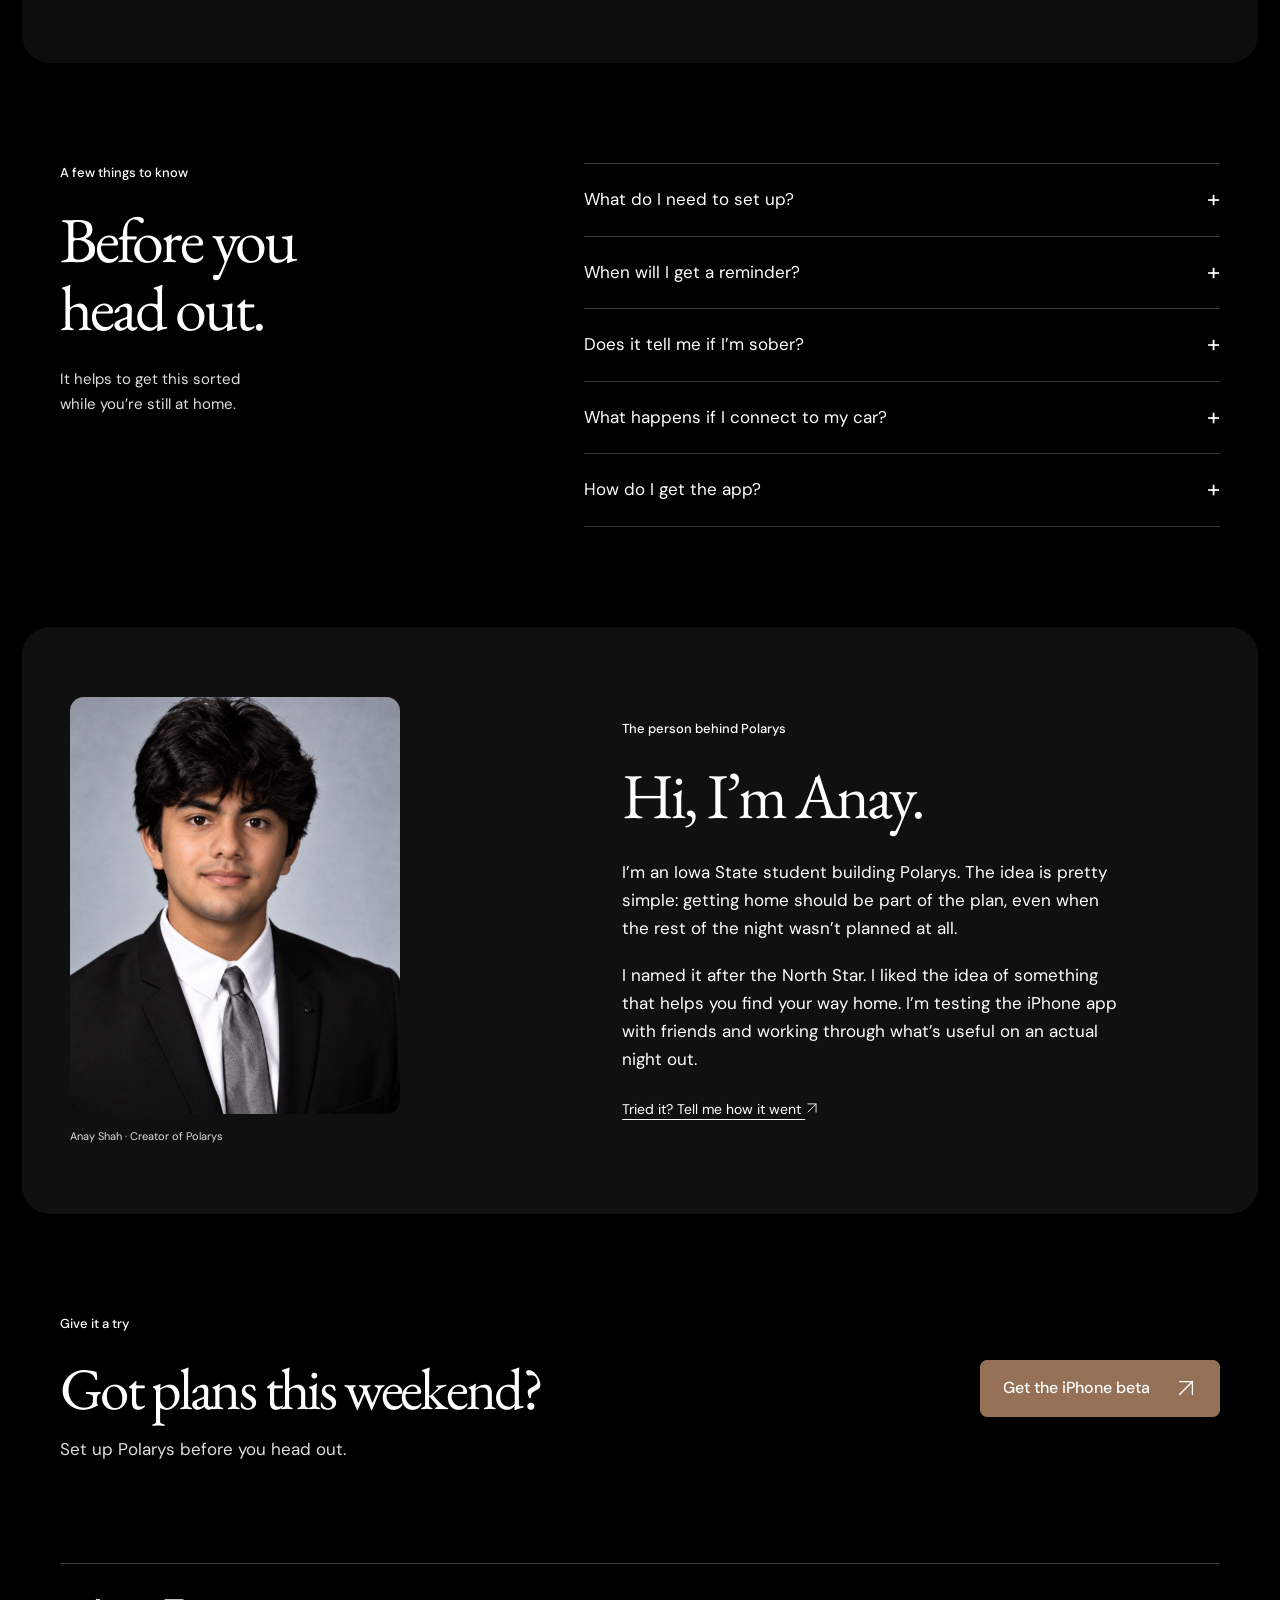
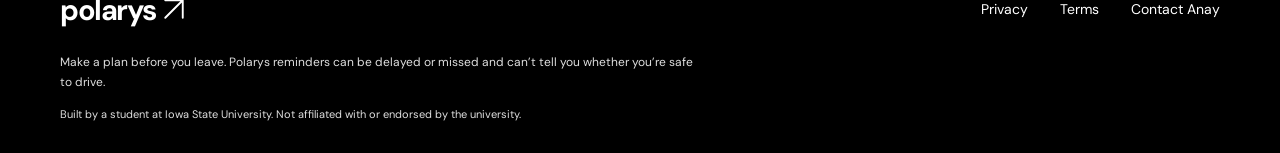
==== commit ac201eb7: "Present all app screens in a consistent detailed iPhone frame" ====
--- a/index.html
+++ b/index.html
@@ -115,19 +115,21 @@
           </div>
           <figure class="demo-phone">
             <div class="phone-crop">
-              <img
-                id="demo-image"
-                class="phone-image"
-                src="assets/home.png"
-                alt="Polarys home screen showing time spent at a venue and the ride button"
-                width="1290"
-                height="2796"
-              /><img
-                class="notification-icon"
-                src="assets/polarys-icon.png"
-                alt=""
-                aria-hidden="true"
-              />
+              <div class="phone-screen">
+                <img
+                  id="demo-image"
+                  class="phone-image"
+                  src="assets/home.png"
+                  alt="Polarys home screen showing time spent at a venue and the ride button"
+                  width="1290"
+                  height="2796"
+                /><img
+                  class="notification-icon"
+                  src="assets/polarys-icon.png"
+                  alt=""
+                  aria-hidden="true"
+                />
+              </div>
             </div>
             <figcaption id="demo-caption">
               The home screen in Polarys
@@ -198,14 +200,16 @@
           </div>
           <figure class="ride-preview">
             <div class="phone-crop">
-              <img
-                class="phone-image"
-                src="assets/ride.png"
-                alt="The Polarys Ride screen, with options for Uber, Lyft, public transit, and texting a friend"
-                width="852"
-                height="1846"
-                loading="lazy"
-              />
+              <div class="phone-screen">
+                <img
+                  class="phone-image"
+                  src="assets/ride.png"
+                  alt="The Polarys Ride screen, with options for Uber, Lyft, public transit, and texting a friend"
+                  width="852"
+                  height="1846"
+                  loading="lazy"
+                />
+              </div>
             </div>
             <figcaption>The Ride tab. Personal addresses removed.</figcaption>
           </figure>
--- a/site.css
+++ b/site.css
@@ -1257,46 +1257,98 @@
   background: var(--accent);
   color: #fff;
 }
-/* Show only the phones, without the rectangular screenshot canvas. */
+/* One shared iPhone body for every screen, using the original high-resolution images. */
 .ride-preview {
   background: transparent;
   padding: 0;
 }
 .phone-crop {
   position: relative;
-  width: 230px;
-  max-width: 100%;
+  width: min(280px, 100%);
   aspect-ratio: 0.48;
+  overflow: visible;
+  border-radius: 18% / 8.65%;
+  border: 1px solid #696969;
+  background: linear-gradient(
+    115deg,
+    #555 0%,
+    #171717 9%,
+    #292929 48%,
+    #101010 88%,
+    #777 100%
+  );
+  box-shadow:
+    inset 0 0 0 2px #151515,
+    inset 0 0 0 4px #393939,
+    0 0 0 1px #0b0b0b,
+    0 14px 30px #0005;
+  flex-shrink: 0;
+}
+.ride-preview .phone-crop {
+  width: min(280px, 100%);
+}
+.phone-crop::before,
+.phone-crop::after {
+  content: "";
+  position: absolute;
+  width: 3px;
+  border-radius: 2px;
+  background: linear-gradient(90deg, #555, #202020);
+}
+.phone-crop::before {
+  left: -4px;
+  top: 23%;
+  height: 8%;
+  box-shadow: 0 57px 0 #363636;
+}
+.phone-crop::after {
+  right: -4px;
+  top: 29%;
+  height: 12%;
+}
+.phone-screen {
+  position: absolute;
+  inset: 9px;
   overflow: hidden;
-  border-radius: 20% / 9.6%;
-}
-.ride-preview .phone-crop {
-  width: 270px;
-}
-.demo-phone .phone-crop > img.phone-image,
-.ride-preview .phone-crop > img.phone-image {
+  border-radius: 15.5% / 7.15%;
+  background: #080808;
+  isolation: isolate;
+}
+.phone-screen::after {
+  content: "";
   position: absolute;
-  width: 114.3%;
+  top: 2.4%;
+  left: 34%;
+  width: 32%;
+  height: 4.8%;
+  background: #000;
+  border-radius: 100px;
+  pointer-events: none;
+}
+.demo-phone .phone-screen > img.phone-image,
+.ride-preview .phone-screen > img.phone-image {
+  position: absolute;
+  width: 124.4%;
   max-width: none;
-  height: 118.8%;
-  left: -7.15%;
-  top: -8.6%;
+  height: 123.75%;
+  left: -12.15%;
+  top: -10.95%;
   object-fit: fill;
   border: 0;
   border-radius: 0;
 }
 .demo-phone.is-lock .phone-crop {
-  width: 205px;
-  aspect-ratio: 851 / 1849;
-  border-radius: 25px;
-}
-.demo-phone.is-lock .phone-crop > img.phone-image {
+  width: min(280px, 100%);
+  aspect-ratio: 0.48;
+  border-radius: 18% / 8.65%;
+}
+.demo-phone.is-lock .phone-screen > img.phone-image {
   width: 100%;
   height: 100%;
   left: 0;
   top: 0;
 }
-.demo-phone .phone-crop > img.notification-icon {
+.demo-phone .phone-screen > img.notification-icon {
   display: none;
   position: absolute;
   left: 7.05%;
@@ -1306,17 +1358,13 @@
   border: 0;
   border-radius: 22%;
 }
-.demo-phone.is-lock .phone-crop > img.notification-icon {
+.demo-phone.is-lock .phone-screen > img.notification-icon {
   display: block;
 }
 @media (max-width: 700px) {
-  .phone-crop {
-    width: 210px;
-  }
-  .ride-preview .phone-crop {
-    width: 245px;
-  }
+  .phone-crop,
+  .ride-preview .phone-crop,
   .demo-phone.is-lock .phone-crop {
-    width: 188px;
-  }
-}
+    width: min(260px, 100%);
+  }
+}
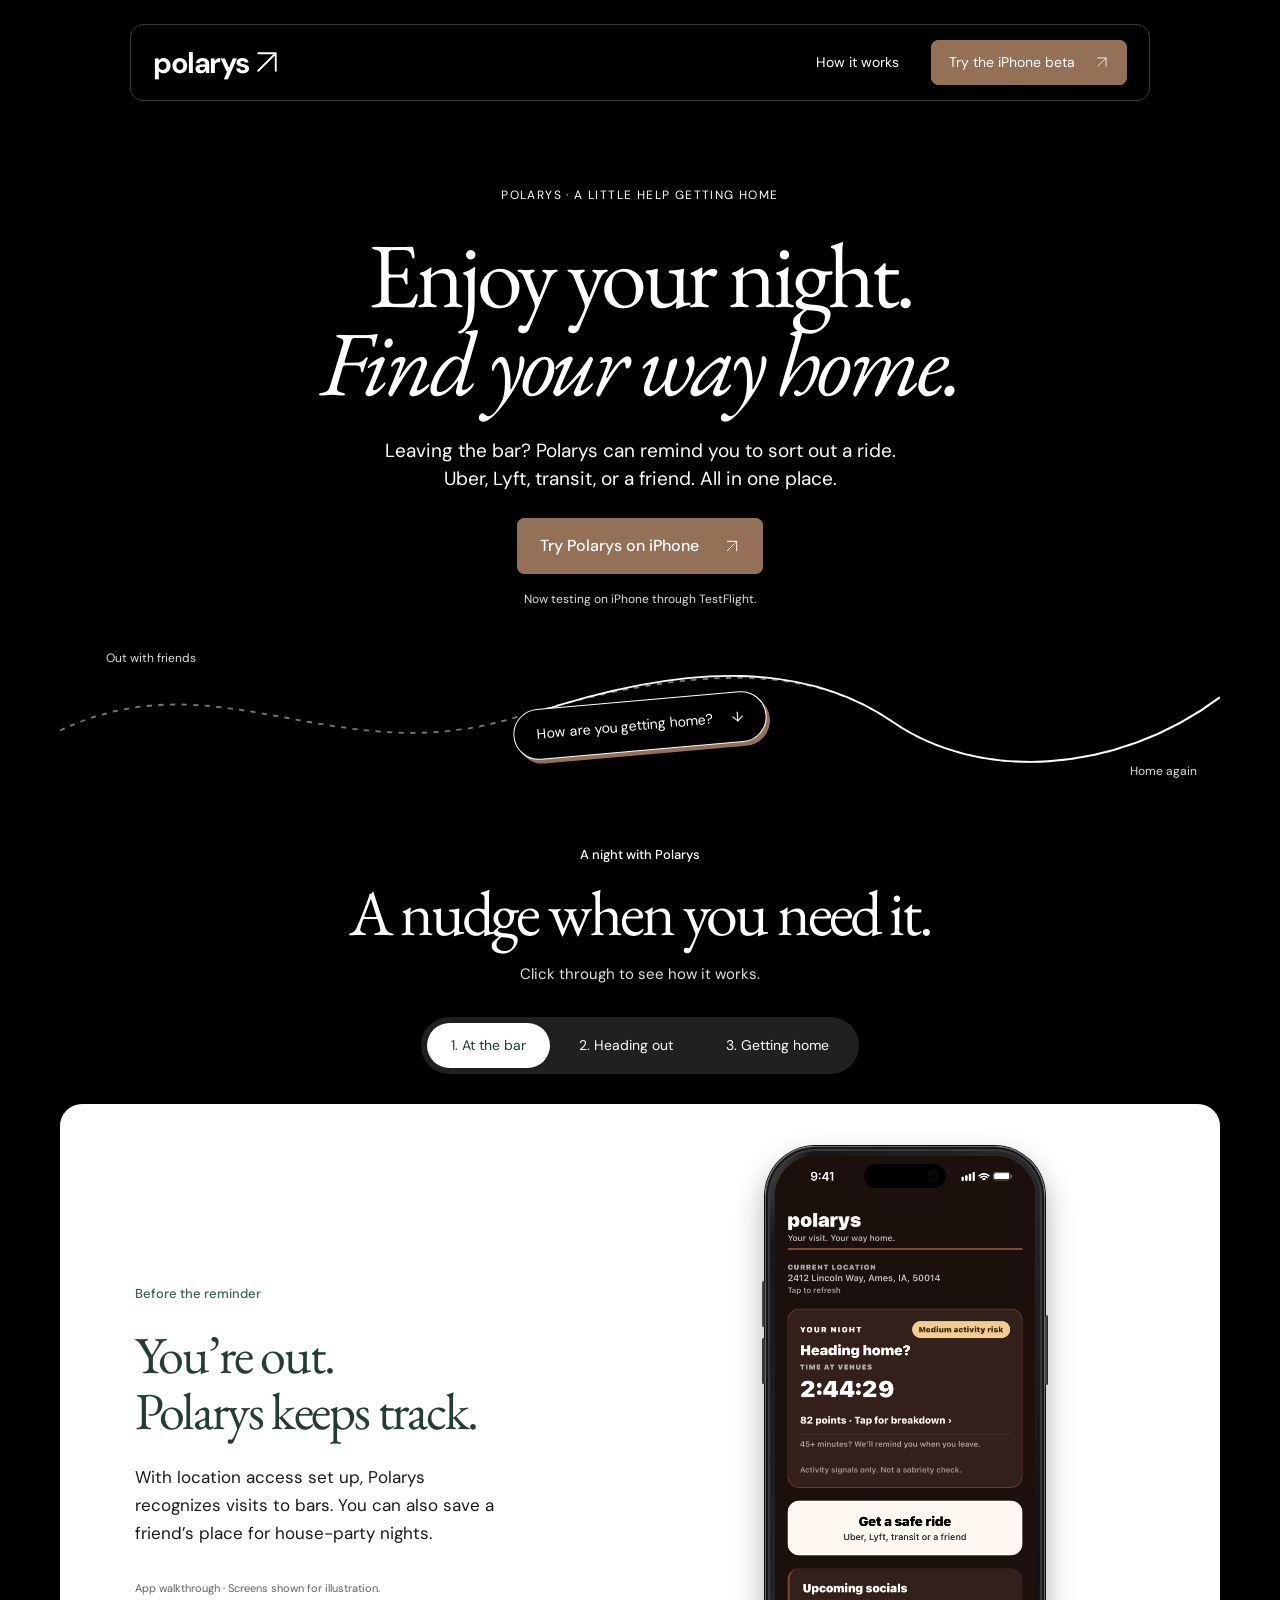
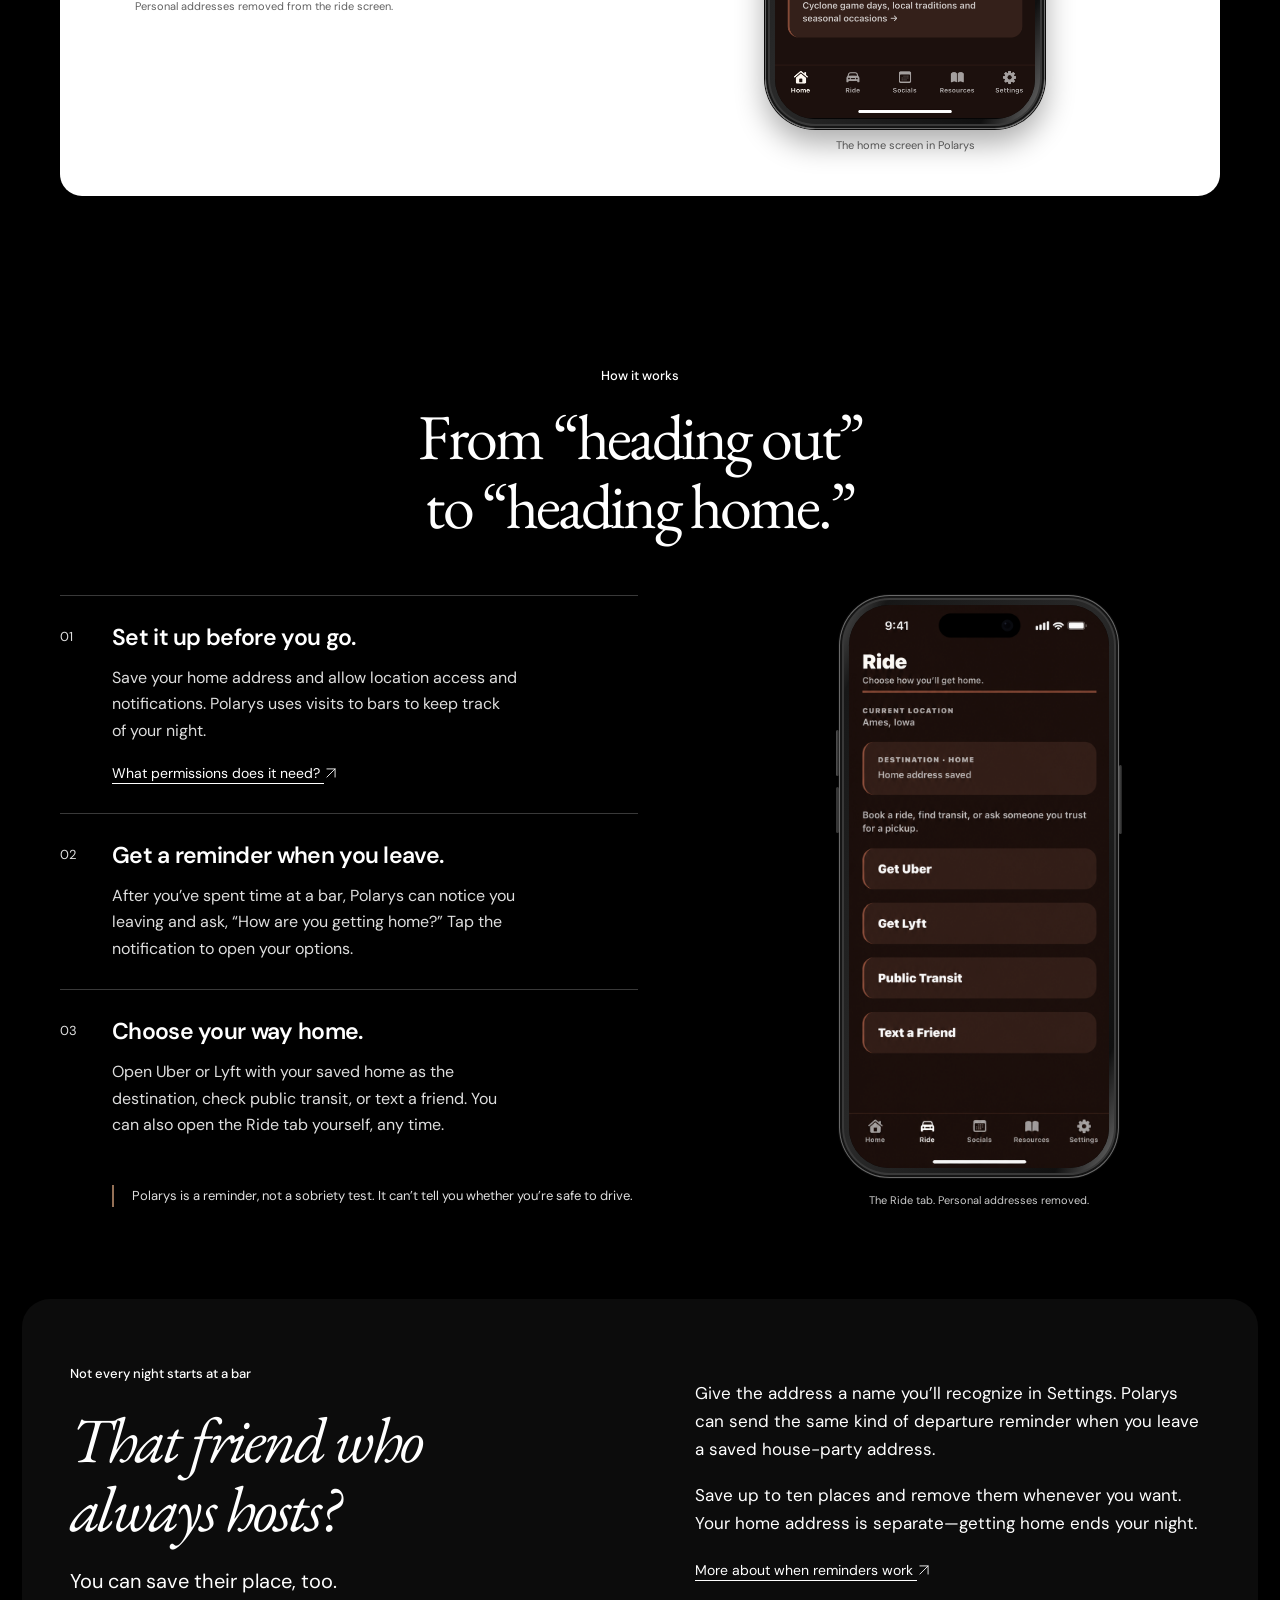
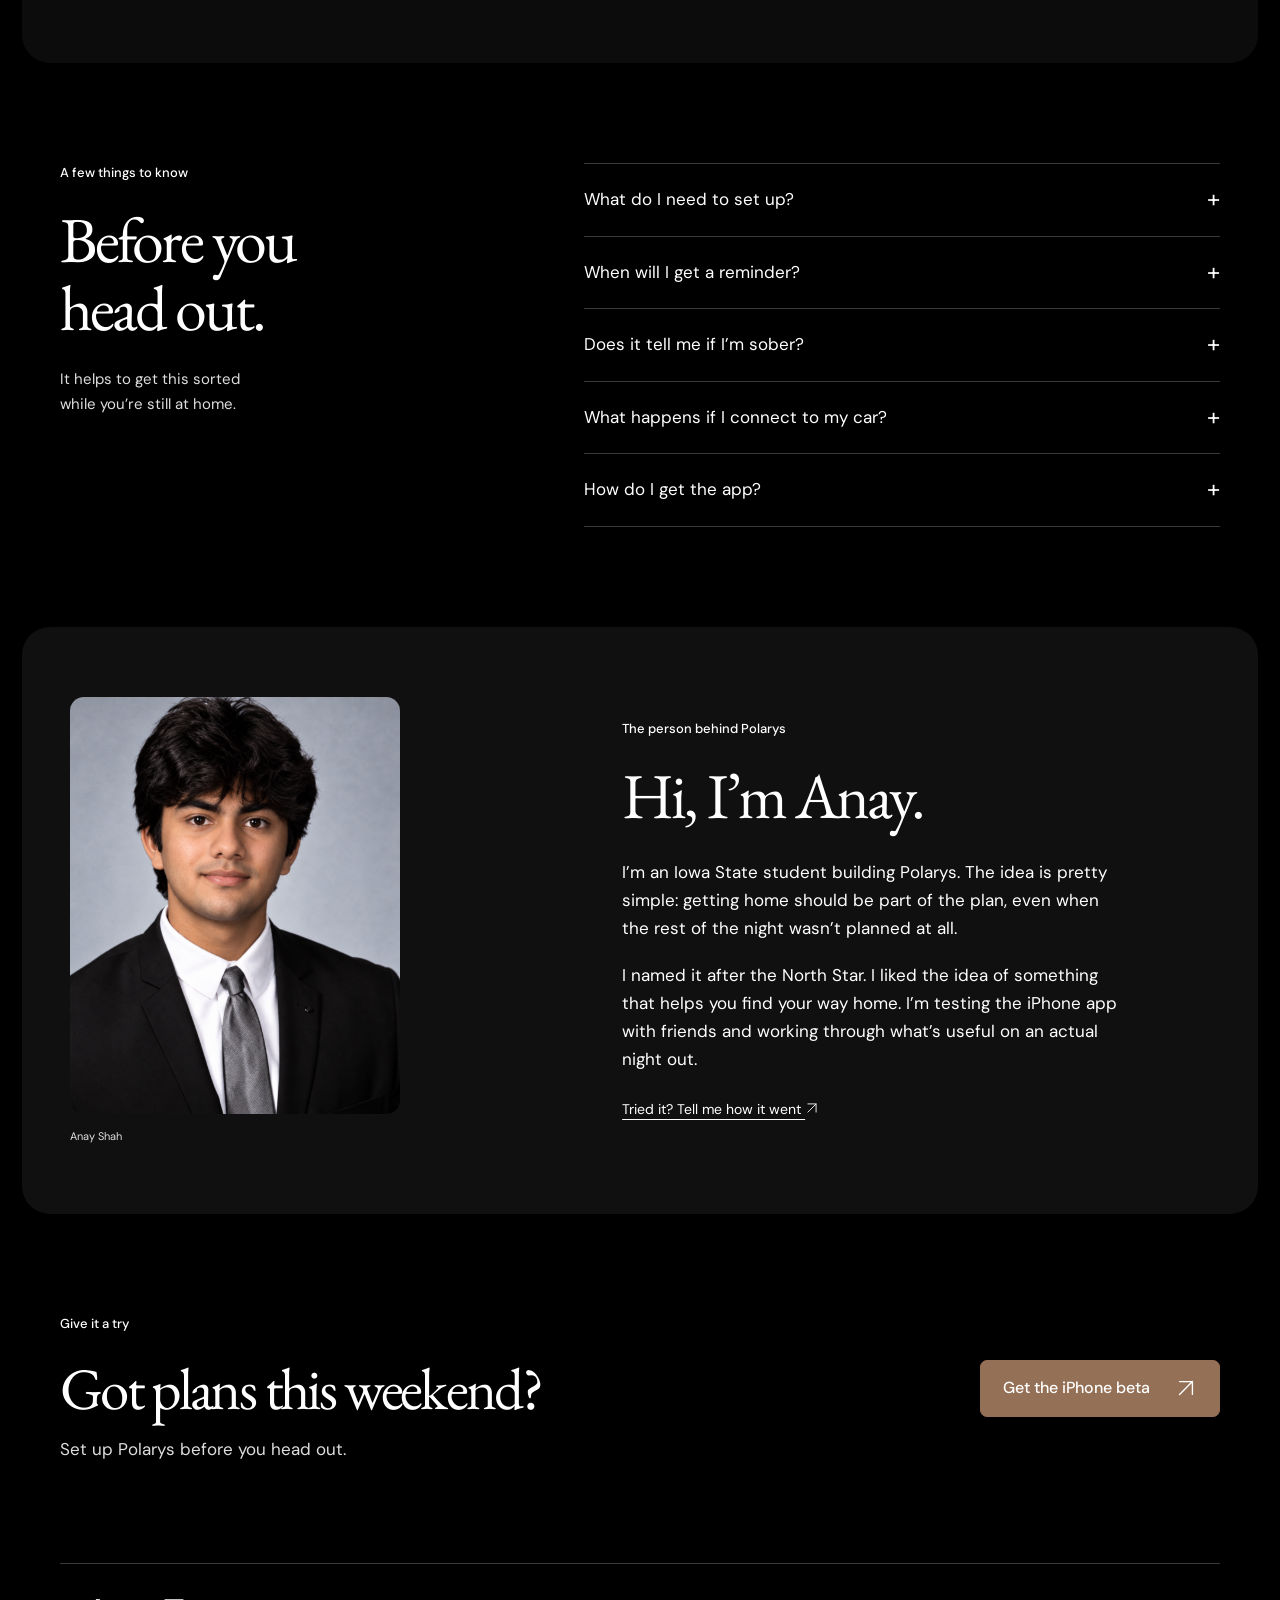
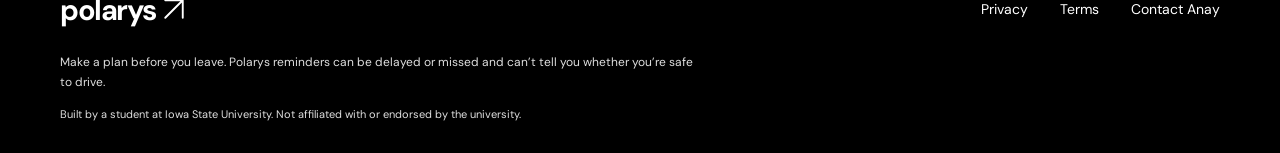
==== commit 2d930e06: "Update all contact email links and simplify founder caption" ====
--- a/index.html
+++ b/index.html
@@ -373,7 +373,7 @@
               height="1410"
               loading="lazy"
             />
-            <figcaption>Anay Shah · Creator of Polarys</figcaption>
+            <figcaption>Anay Shah</figcaption>
           </figure>
           <div class="about-copy">
             <p class="section-label">The person behind Polarys</p>
@@ -434,7 +434,7 @@
         ></a>
         <nav aria-label="Footer">
           <a href="privacy.html">Privacy</a><a href="terms.html">Terms</a
-          ><a href="mailto:hello@polarys.app">Contact Anay</a>
+          ><a href="mailto:anayshah25@gmail.com">Contact Anay</a>
         </nav>
       </div>
       <p>
--- a/site.css
+++ b/site.css
@@ -1011,7 +1011,10 @@
   grid-template-columns: 1fr 1fr;
   align-items: center;
   gap: 50px;
-  background: #947056;
+  --ink: #191919;
+  --muted: #626262;
+  background: #ffffff;
+  color-scheme: light;
   border-radius: 22px;
   padding: 42px 75px;
   min-height: 570px;
@@ -1314,7 +1317,7 @@
   background: #080808;
   isolation: isolate;
 }
-.phone-screen::after {
+.demo-phone.is-lock .phone-screen::after {
   content: "";
   position: absolute;
   top: 2.4%;
@@ -1368,3 +1371,15 @@
     width: min(260px, 100%);
   }
 }
+
+/* Keep the three-step walkthrough light while the surrounding site stays dark. */
+.demo-copy h3 {
+  color: #243c36;
+}
+.demo-copy > .section-label {
+  color: #376458;
+}
+.demo-controls button[aria-pressed="true"] {
+  background: #ffffff;
+  color: #243c36;
+}
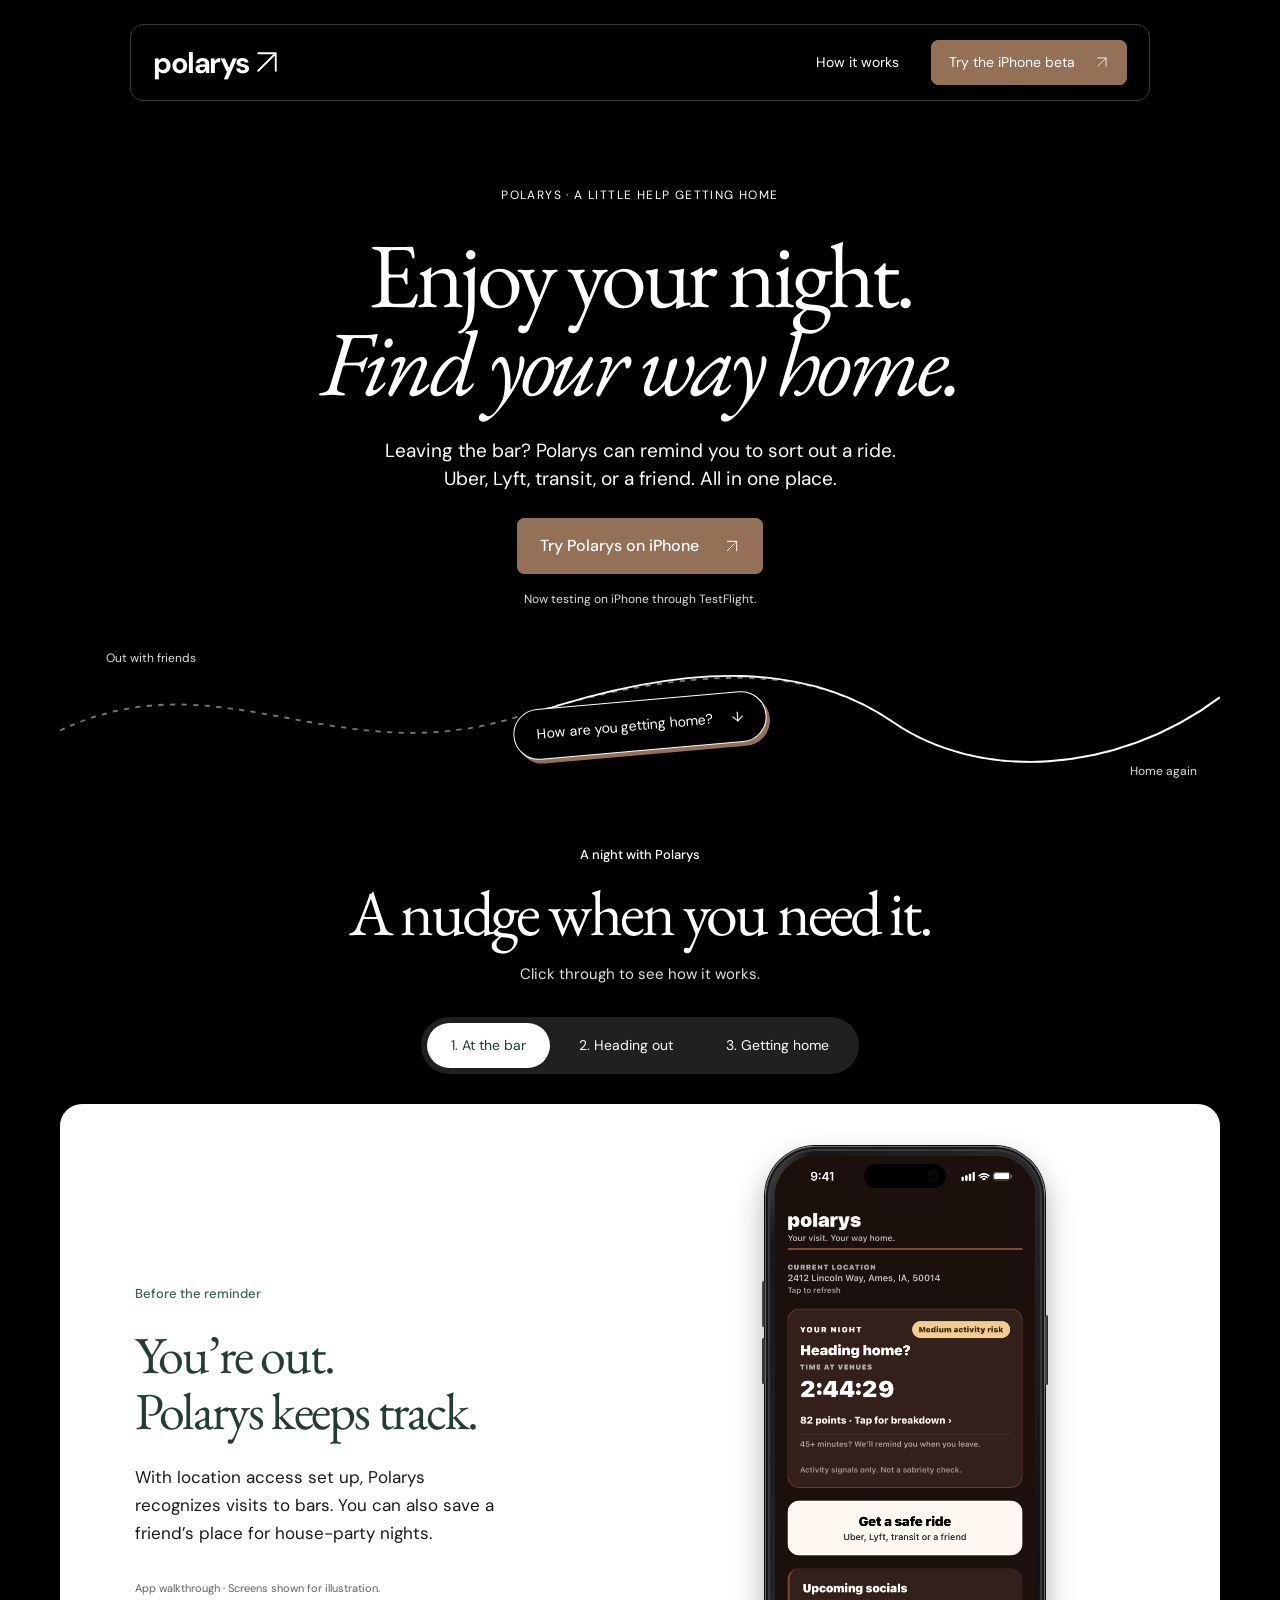
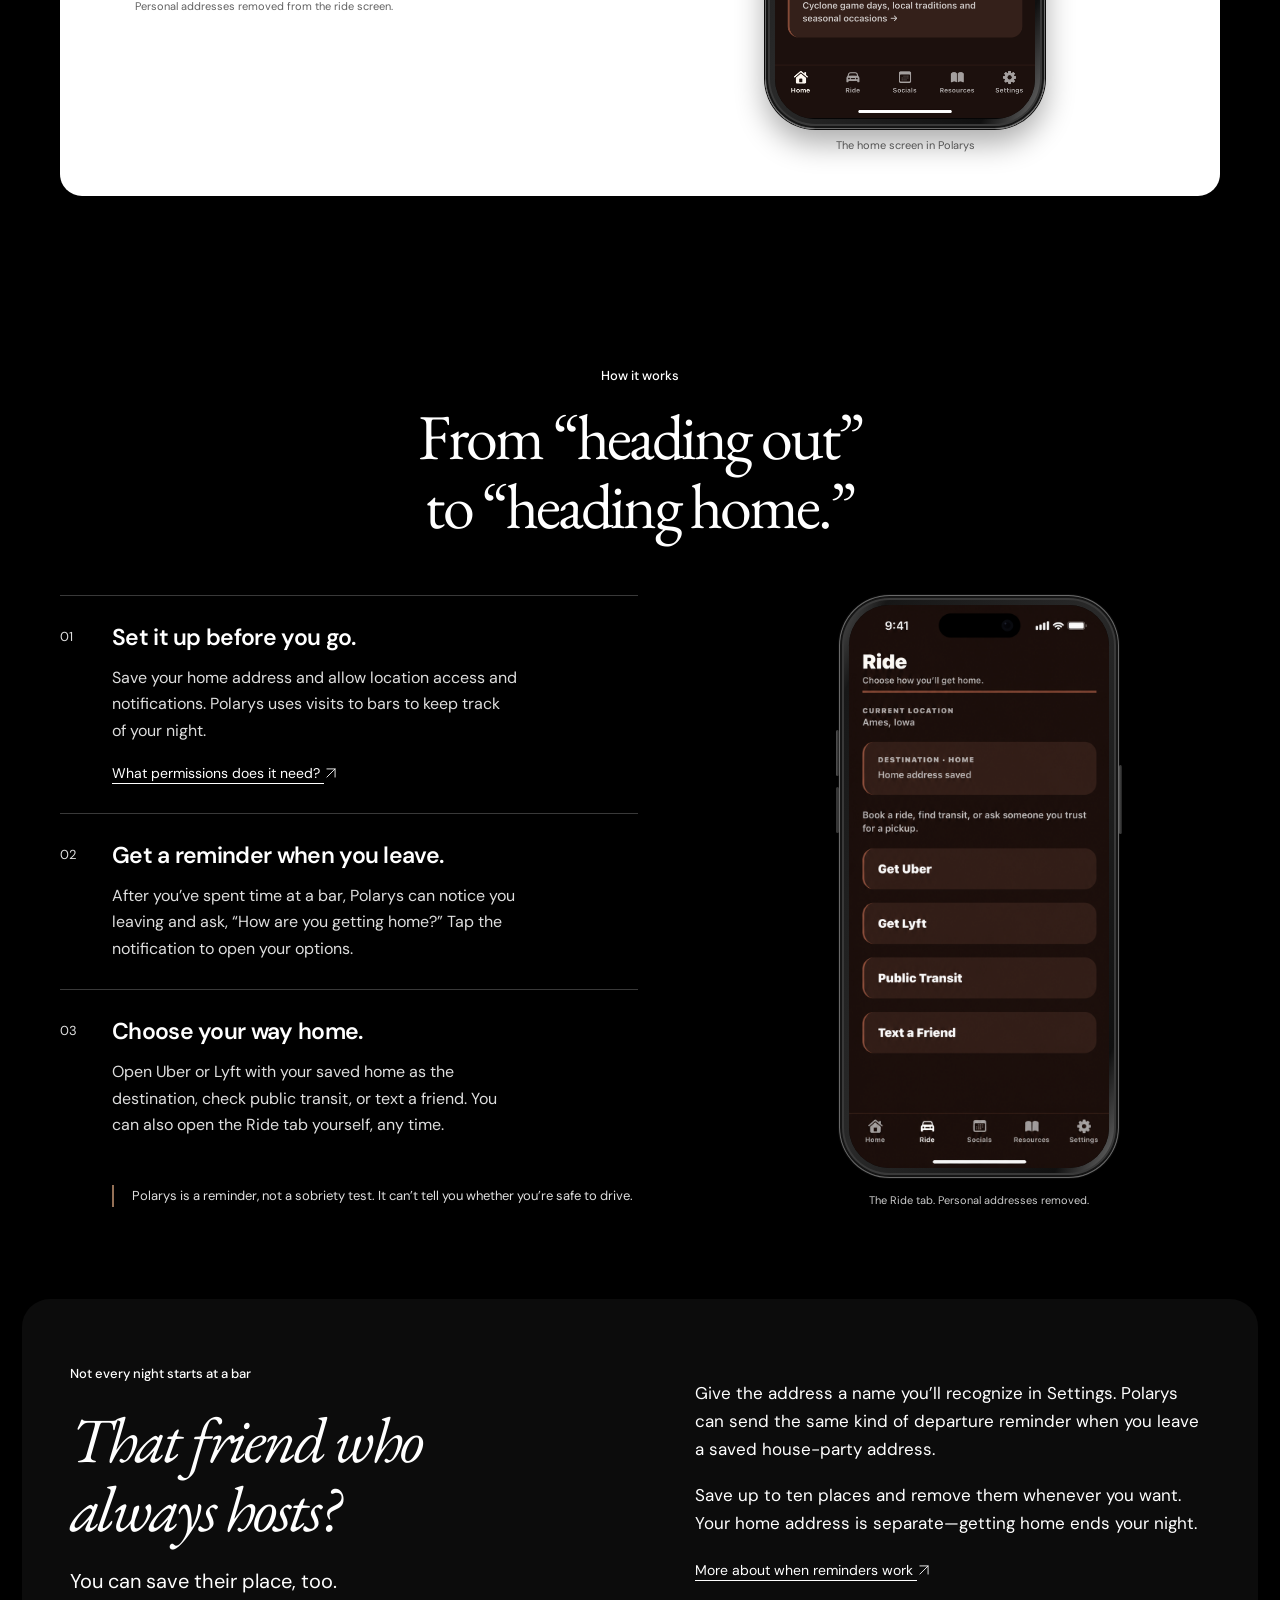
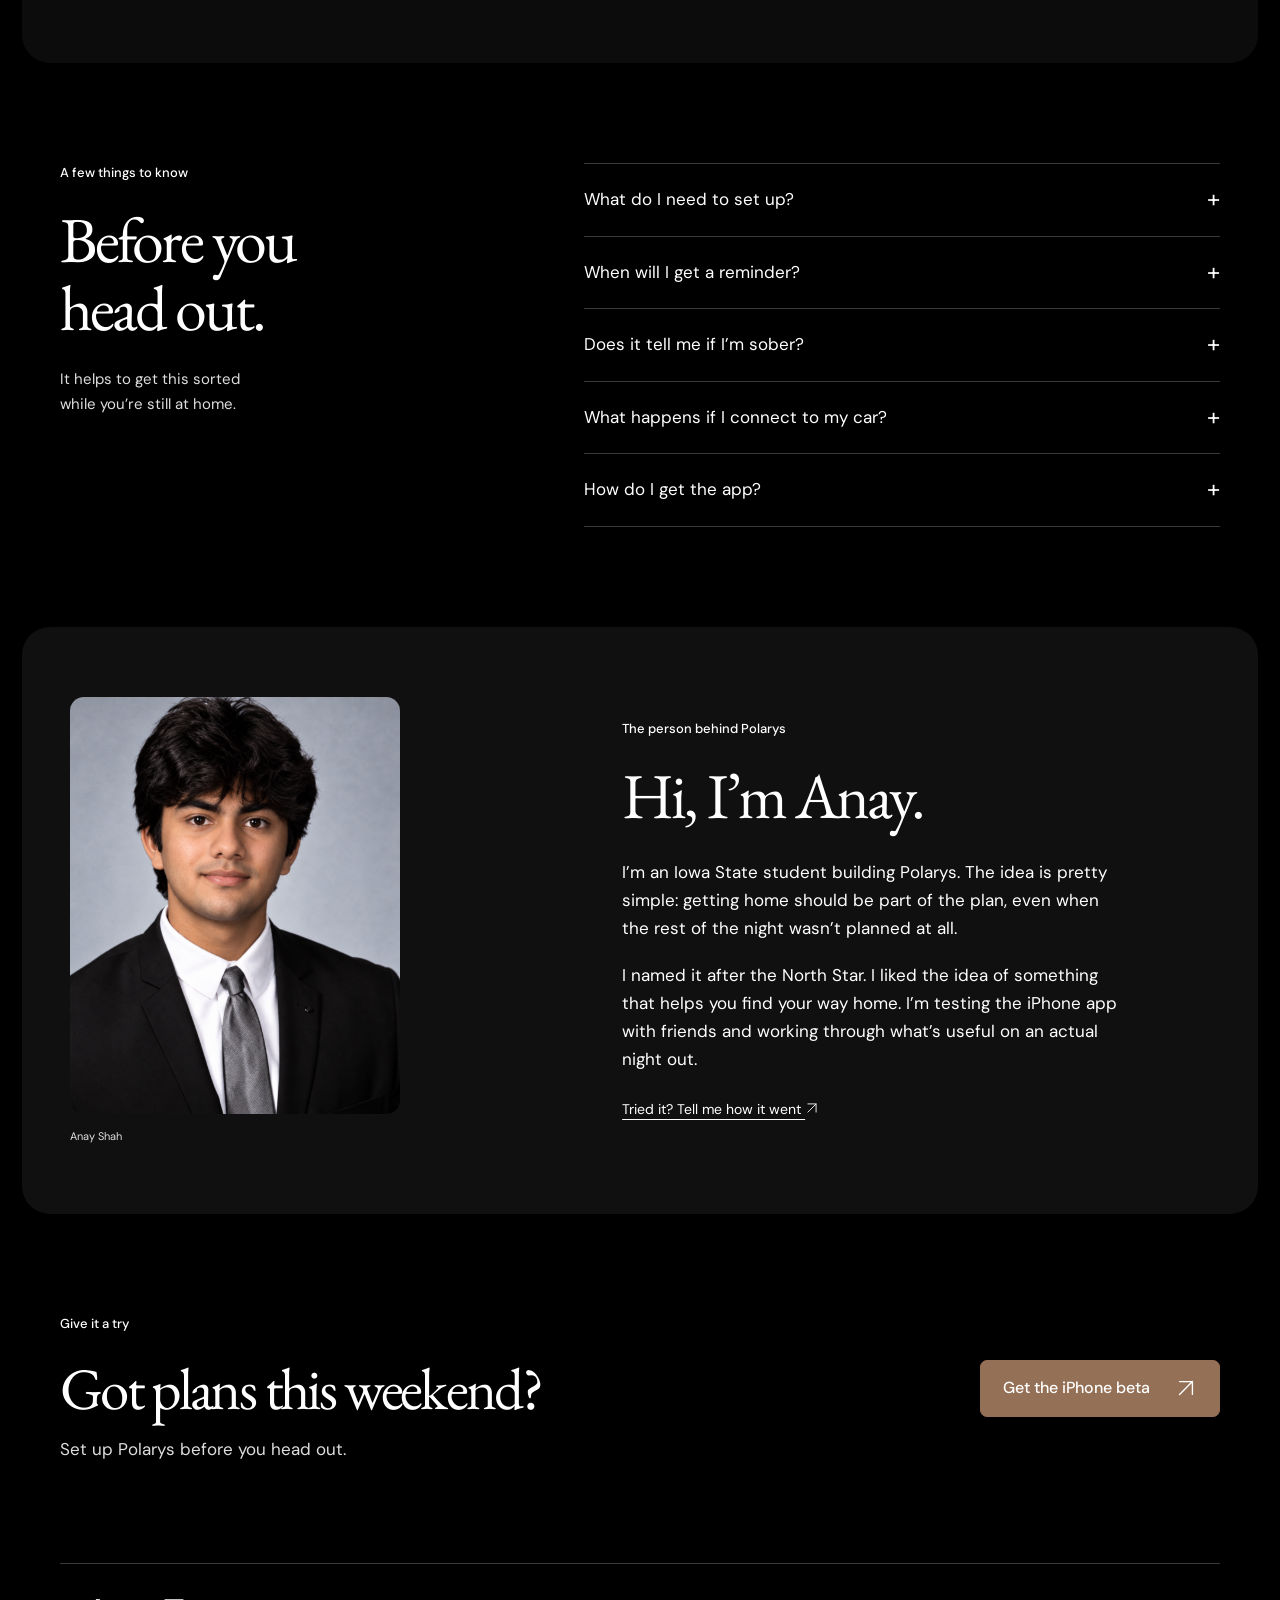
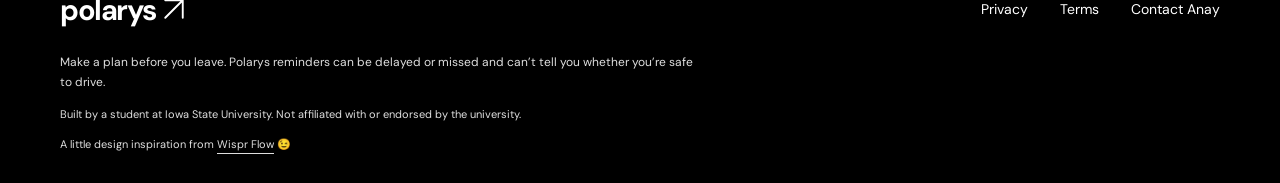
==== commit 7f03e5fa: "Credit Wispr Flow design inspiration in the footer" ====
--- a/index.html
+++ b/index.html
@@ -3,7 +3,8 @@
   <head>
     <meta charset="utf-8" />
     <meta name="viewport" content="width=device-width, initial-scale=1" />
-    <title>Polarys — A night out. A way home.</title>
+    <title>Polarys</title>
+    <link rel="canonical" href="https://getpolarys.app/" />
     <meta
       name="description"
       content="Leaving the bar? Polarys can remind you to find a ride home. An iPhone app, now on TestFlight."
@@ -16,7 +17,7 @@
   <body>
     <a class="skip" href="#main">Skip to content</a>
     <header class="masthead wrap">
-      <a class="wordmark" href="index.html" aria-label="Polarys home"
+      <a class="wordmark" href="/" aria-label="Polarys home"
         >polarys<span aria-hidden="true"
           ><svg
             class="arrow-icon"
@@ -422,7 +423,7 @@
     </main>
     <footer class="wrap">
       <div class="footer-top">
-        <a class="wordmark" href="index.html"
+        <a class="wordmark" href="/"
           >polarys<span aria-hidden="true"
             ><svg
               class="arrow-icon"
@@ -445,6 +446,10 @@
         Built by a student at Iowa State University. Not affiliated with or
         endorsed by the university.
       </p>
+      <p class="design-credit">
+        A little design inspiration from
+        <a href="https://wisprflow.ai/">Wispr Flow</a> 😉
+      </p>
     </footer>
   </body>
 </html>
--- a/site.css
+++ b/site.css
@@ -496,7 +496,8 @@
   font-size: 12px;
   color: var(--muted);
 }
-footer .affiliation {
+footer .affiliation,
+footer .design-credit {
   margin-top: 12px;
   font-size: 11px;
 }
